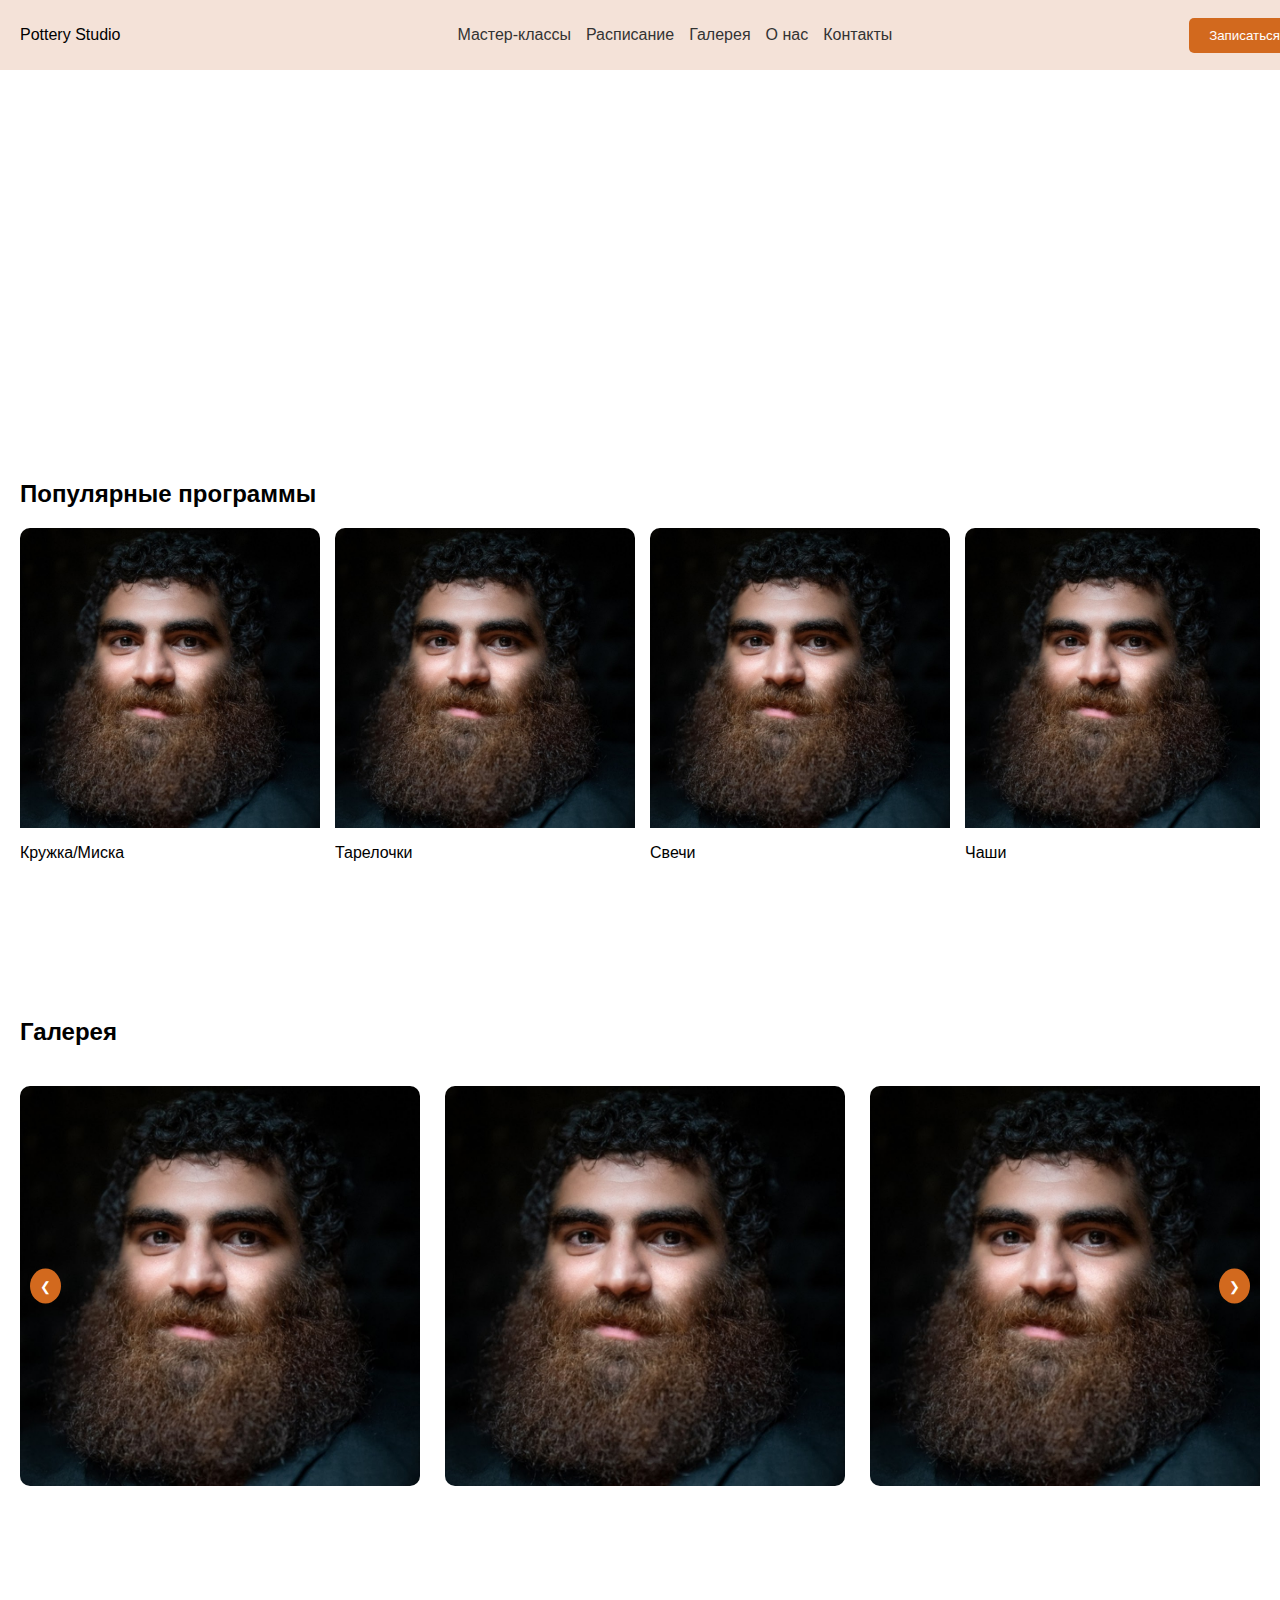
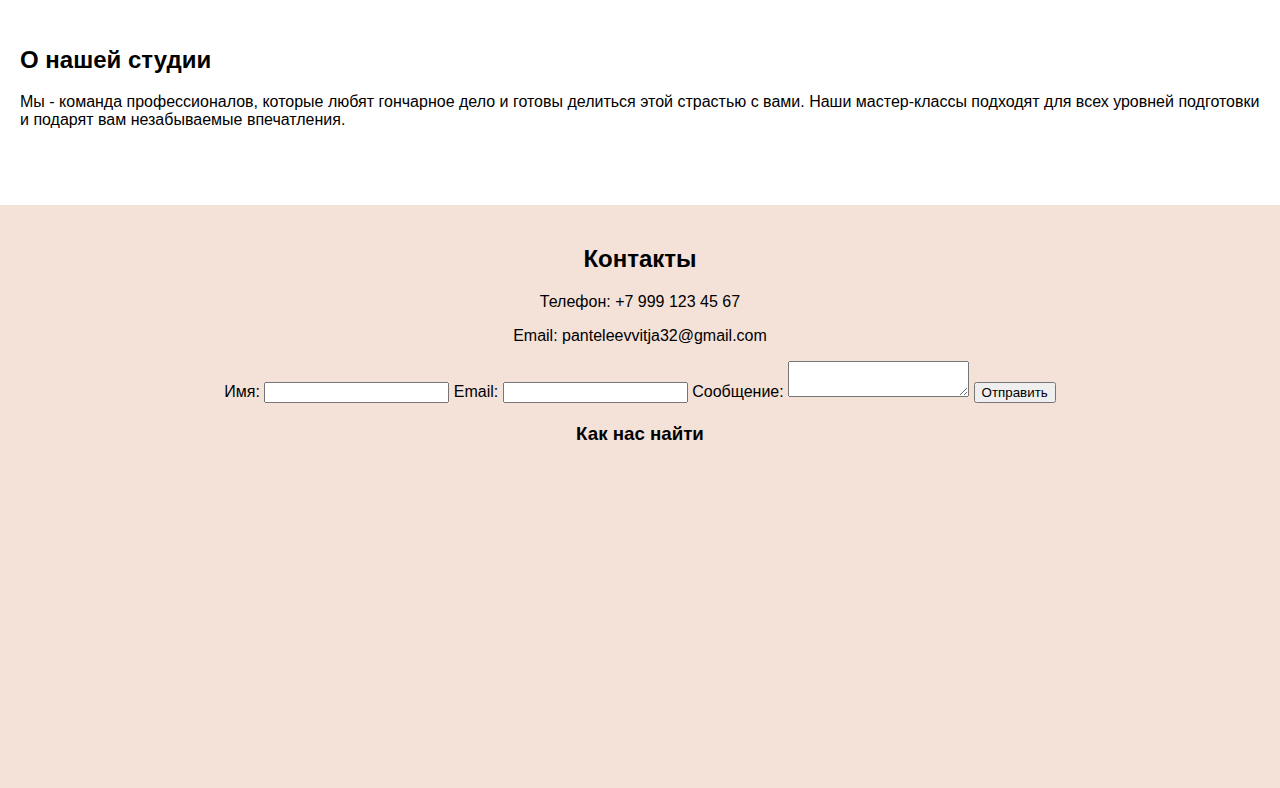
==== index.html @ b0895fb1 "first commit" ====
<!DOCTYPE html>
<html lang="ru">

<head>
    <meta charset="UTF-8">
    <meta http-equiv="X-UA-Compatible" content="IE=edge">
    <meta name="viewport" content="width=device-width, initial-scale=1.0">
    <title>Гончарная Мастерская Балашиха</title>
    <link rel="stylesheet" href="styles.css">
</head>

<body>
    <header>
        <nav class="navbar">
            <div class="logo">Pottery Studio</div>
            <button class="burger-menu" onclick="toggleMenu()">&#9776;</button>
            <ul class="nav-links">
                <li><a href="#workshops">Мастер-классы</a></li>
                <li><a href="#dates">Расписание</a></li>
                <li><a href="#gallery">Галерея</a></li>
                <li><a href="#about">О нас</a></li>
                <li><a href="#contact">Контакты</a></li>
            </ul>
            <button class="cta-button">Записаться</button>
        </nav>
    </header>

    <section class="hero parallax">
        <h1>Добро пожаловать в нашу гончарную мастерскую</h1>
    </section>

    <main>
        <section id="workshops" class="section">
            <h2>Популярные программы</h2>
            <div class="carousel">
                <div class="carousel-item"><img src="./public//channels4_profile.jpg" alt="Кружка/миска">
                    <p>Кружка/Миска</p>
                </div>
                <div class="carousel-item"><img src="./public//channels4_profile.jpg" alt="Тарелочки">
                    <p>Тарелочки</p>
                </div>
                <div class="carousel-item"><img src="./public//channels4_profile.jpg" alt="Свечи">
                    <p>Свечи</p>
                </div>
                <div class="carousel-item"><img src="./public//channels4_profile.jpg" alt="Чаши">
                    <p>Чаши</p>
                </div>
                <div class="carousel-item"><img src="./public//channels4_profile.jpg" alt="Чаши">
                    <p>Чаши</p>
                </div>

                <div class="carousel-item"><img src="./public//channels4_profile.jpg" alt="Чаши">
                    <p>Чаши</p>
                </div>

                <div class="carousel-item"><img src="./public//channels4_profile.jpg" alt="Чаши">
                    <p>Чаши</p>
                </div>

                <div class="carousel-item"><img src="./public//channels4_profile.jpg" alt="Чаши">
                    <p>Чаши</p>
                </div>

                <div class="carousel-item"><img src="./public//channels4_profile.jpg" alt="Чаши">
                    <p>Чаши</p>
                </div>

                <div class="carousel-item"><img src="./public//channels4_profile.jpg" alt="Чаши">
                    <p>Чаши</p>
                </div>

                <div class="carousel-item"><img src="./public//channels4_profile.jpg" alt="Чаши">
                    <p>Чаши</p>
                </div>

                <div class="carousel-item"><img src="./public//channels4_profile.jpg" alt="Чаши">
                    <p>Чаши</p>
                </div>

                <div class="carousel-item"><img src="./public//channels4_profile.jpg" alt="Чаши">
                    <p>Чаши</p>
                </div>

                <div class="carousel-item"><img src="./public//channels4_profile.jpg" alt="Чаши">
                    <p>Чаши</p>
                </div>

                <div class="carousel-item"><img src="./public//channels4_profile.jpg" alt="Чаши">
                    <p>Чаши</p>
                </div>

                <div class="carousel-item"><img src="./public//channels4_profile.jpg" alt="Чаши">
                    <p>Чаши</p>
                </div>

                <div class="carousel-item"><img src="./public//channels4_profile.jpg" alt="Чаши">
                    <p>Чаши</p>
                </div>

                <!-- Добавьте больше элементов карусели по необходимости -->
            </div>
        </section>

        <section id="gallery" class="section">
            <h2>Галерея</h2>
            <div class="carousel-gallery">
                <button class="carousel-button left" onclick="scrollGallery('left')">&#10094;</button>

                <div class="carousel-gallery-track">

                    <!-- Замените ссылки на реальные изображения -->
                    <img src="./public//channels4_profile.jpg" alt="Гончарное изделие 1">
                    <img src="./public//channels4_profile.jpg" alt="Гончарное изделие 2">
                    <img src="./public//channels4_profile.jpg" alt="Гончарное изделие 3">
                    <img src="./public//channels4_profile.jpg" alt="Гончарное изделие 4">
                    <img src="./public//channels4_profile.jpg" alt="Гончарное изделие 5">
                    <img src="./public//channels4_profile.jpg" alt="Гончарное изделие 6">
                    <img src="./public//channels4_profile.jpg" alt="Гончарное изделие 6">

                    <img src="./public//channels4_profile.jpg" alt="Гончарное изделие 6">

                    <img src="./public//channels4_profile.jpg" alt="Гончарное изделие 6">

                    <img src="./public//channels4_profile.jpg" alt="Гончарное изделие 6">

                    <img src="./public//channels4_profile.jpg" alt="Гончарное изделие 6">

                    <img src="./public//channels4_profile.jpg" alt="Гончарное изделие 6">

                    <img src="./public//channels4_profile.jpg" alt="Гончарное изделие 6">

                    <img src="./public//channels4_profile.jpg" alt="Гончарное изделие 6">

                    <img src="./public//channels4_profile.jpg" alt="Гончарное изделие 6">

                    <img src="./public//channels4_profile.jpg" alt="Гончарное изделие 6">

                    <img src="./public//channels4_profile.jpg" alt="Гончарное изделие 6">

                    <img src="./public//channels4_profile.jpg" alt="Гончарное изделие 6">

                    <img src="./public//channels4_profile.jpg" alt="Гончарное изделие 6">

                    <img src="./public//channels4_profile.jpg" alt="Гончарное изделие 6">

                    <img src="./public//channels4_profile.jpg" alt="Гончарное изделие 6">

                    <!-- Добавьте больше изображений, чтобы общее количество превышало 30 -->

                </div>
                <button class="carousel-button right" onclick="scrollGallery('right')">&#10095;</button>

            </div>
        </section>

        <section id="about" class="section">
            <h2>О нашей студии</h2>
            <p>Мы - команда профессионалов, которые любят гончарное дело и готовы делиться этой страстью с вами. Наши
                мастер-классы подходят для всех уровней подготовки и подарят вам незабываемые впечатления.</p>
        </section>
    </main>

    <footer>
        <section id="contact" class="contact-section">
            <h2>Контакты</h2>
            <p>Телефон: +7 999 123 45 67</p>
            <p>Email: panteleevvitja32@gmail.com</p>
            <form id="contactForm">
                <label for="name">Имя:</label>
                <input type="text" id="name" name="name" required>

                <label for="email">Email:</label>
                <input type="email" id="email" name="email" required>

                <label for="message">Сообщение:</label>
                <textarea id="message" name="message" required></textarea>

                <button type="submit">Отправить</button>
            </form>
        </section>
        <div id="map" class="map-container">
            <h3>Как нас найти</h3>
            <iframe src="https://yandex.ru/map-widget/v1/?um=constructor%3AYOUR_MAP_CODE" width="100%" height="300"
                frameborder="0"></iframe>
        </div>
    </footer>

    <script>
        function toggleMenu() {
            document.querySelector('.nav-links').classList.toggle('active');
        }
        function scrollGallery(direction) {
            const track = document.querySelector('.carousel-gallery-track');
            const scrollAmount = 400; // Количество пикселей для прокрутки

            if (direction === 'left') {
                track.scrollBy({ left: -scrollAmount, behavior: 'smooth' });
            } else if (direction === 'right') {
                track.scrollBy({ left: scrollAmount, behavior: 'smooth' });
            }
        }

        // Карусель для галереи
        document.addEventListener('DOMContentLoaded', function () {
            const track = document.querySelector('.carousel-gallery-track');
            let isDragging = false;
            let startPosition;
            let currentTranslate = 0;
            let prevTranslate = 0;
            let animationID;

            track.addEventListener('mousedown', startDrag);
            track.addEventListener('mouseup', endDrag);
            track.addEventListener('mouseleave', endDrag);
            track.addEventListener('mousemove', drag);

            function startDrag(event) {
                isDragging = true;
                startPosition = event.pageX - track.offsetLeft;
                animationID = requestAnimationFrame(animation);
                track.style.cursor = 'grabbing';
            }

            function endDrag() {
                isDragging = false;
                cancelAnimationFrame(animationID);
                track.style.cursor = 'grab';
                prevTranslate = currentTranslate;
            }

            function drag(event) {
                if (isDragging) {
                    const currentPosition = event.pageX - track.offsetLeft;
                    currentTranslate = prevTranslate + currentPosition - startPosition;
                }
            }

            function animation() {
                setTrackPosition();
                if (isDragging) requestAnimationFrame(animation);
            }

            function setTrackPosition() {
                track.style.transform = `translateX(${currentTranslate}px)`;
            }
        });
    </script>
</body>

</html>
---- styles.css ----
body {
    font-family: Arial, sans-serif;
    margin: 0;
    padding: 0;
}

header {
    background-color: #f4e2d8;
    padding: 10px 20px;
    position: fixed;
    width: 100%;
    top: 0;
    z-index: 1000;
}

.navbar {
    display: flex;
    justify-content: space-between;
    align-items: center;
}

.nav-links {
    display: flex;
    list-style: none;
    gap: 15px;
}

.nav-links li {
    display: inline;
}

.nav-links a {
    text-decoration: none;
    color: #333;
    transition: color 0.3s;
}

.nav-links a:hover {
    color: #d2691e;
}

.burger-menu {
    display: none;
    background: none;
    border: none;
    font-size: 24px;
    cursor: pointer;
}

.cta-button {
    background-color: #d2691e;
    color: #fff;
    border: none;
    padding: 10px 20px;
    cursor: pointer;
    border-radius: 5px;
}

.parallax {
    background-image: url('https://source.unsplash.com/1600x900/?pottery');
    height: 400px;
    background-attachment: fixed;
    background-size: cover;
    background-position: center;
    display: flex;
    align-items: center;
    justify-content: center;
    color: #fff;
    font-size: 36px;
    text-align: center;
}

.section {
    padding: 60px 20px;
}

.carousel {
    display: flex;
    overflow-x: auto;
    gap: 15px;
    scroll-behavior: smooth;
    cursor: grab;
}

.carousel-item {
    flex: 0 0 auto;
    width: 300px;
    border-radius: 10px;
    overflow: hidden;
}

.carousel-item img {
    width: 100%;
    display: block;
}

.carousel-gallery {
    display: flex;
    align-items: center;
    position: relative;
}

.carousel-gallery-track {
    display: flex;
    overflow-x: auto;
    scroll-behavior: smooth;
    gap: 15px;
    padding: 20px 0;
}

.carousel-gallery img {
    flex: 0 0 auto;
    width: 400px;
    margin-right: 10px;
    border-radius: 10px;
}

.carousel-button {
    background-color: #d2691e;
    color: #fff;
    border: none;
    padding: 10px;
    cursor: pointer;
    position: absolute;
    top: 50%;
    transform: translateY(-50%);
    z-index: 10;
    border-radius: 50%;
}

.carousel-button.left {
    left: 10px;
}

.carousel-button.right {
    right: 10px;
}

footer {
    background-color: #f4e2d8;
    padding: 20px;
    text-align: center;
}

.map-container {
    margin-top: 20px;
}

@media (max-width: 768px) {
    .nav-links {
        display: none;
        flex-direction: column;
        position: absolute;
        top: 50px;
        right: 20px;
        background-color: #f4e2d8;
        padding: 15px;
        border-radius: 5px;
    }

    .nav-links.active {
        display: flex;
    }

    .burger-menu {
        display: block;
    }
}

/* Стили для скроллбаров */
.carousel-gallery-track::-webkit-scrollbar {
    height: 10px;
}

.carousel-gallery-track::-webkit-scrollbar-thumb {
    background-color: #d2691e;
    border-radius: 5px;
}

.carousel-gallery-track::-webkit-scrollbar-track {
    background-color: #f4e2d8;
}
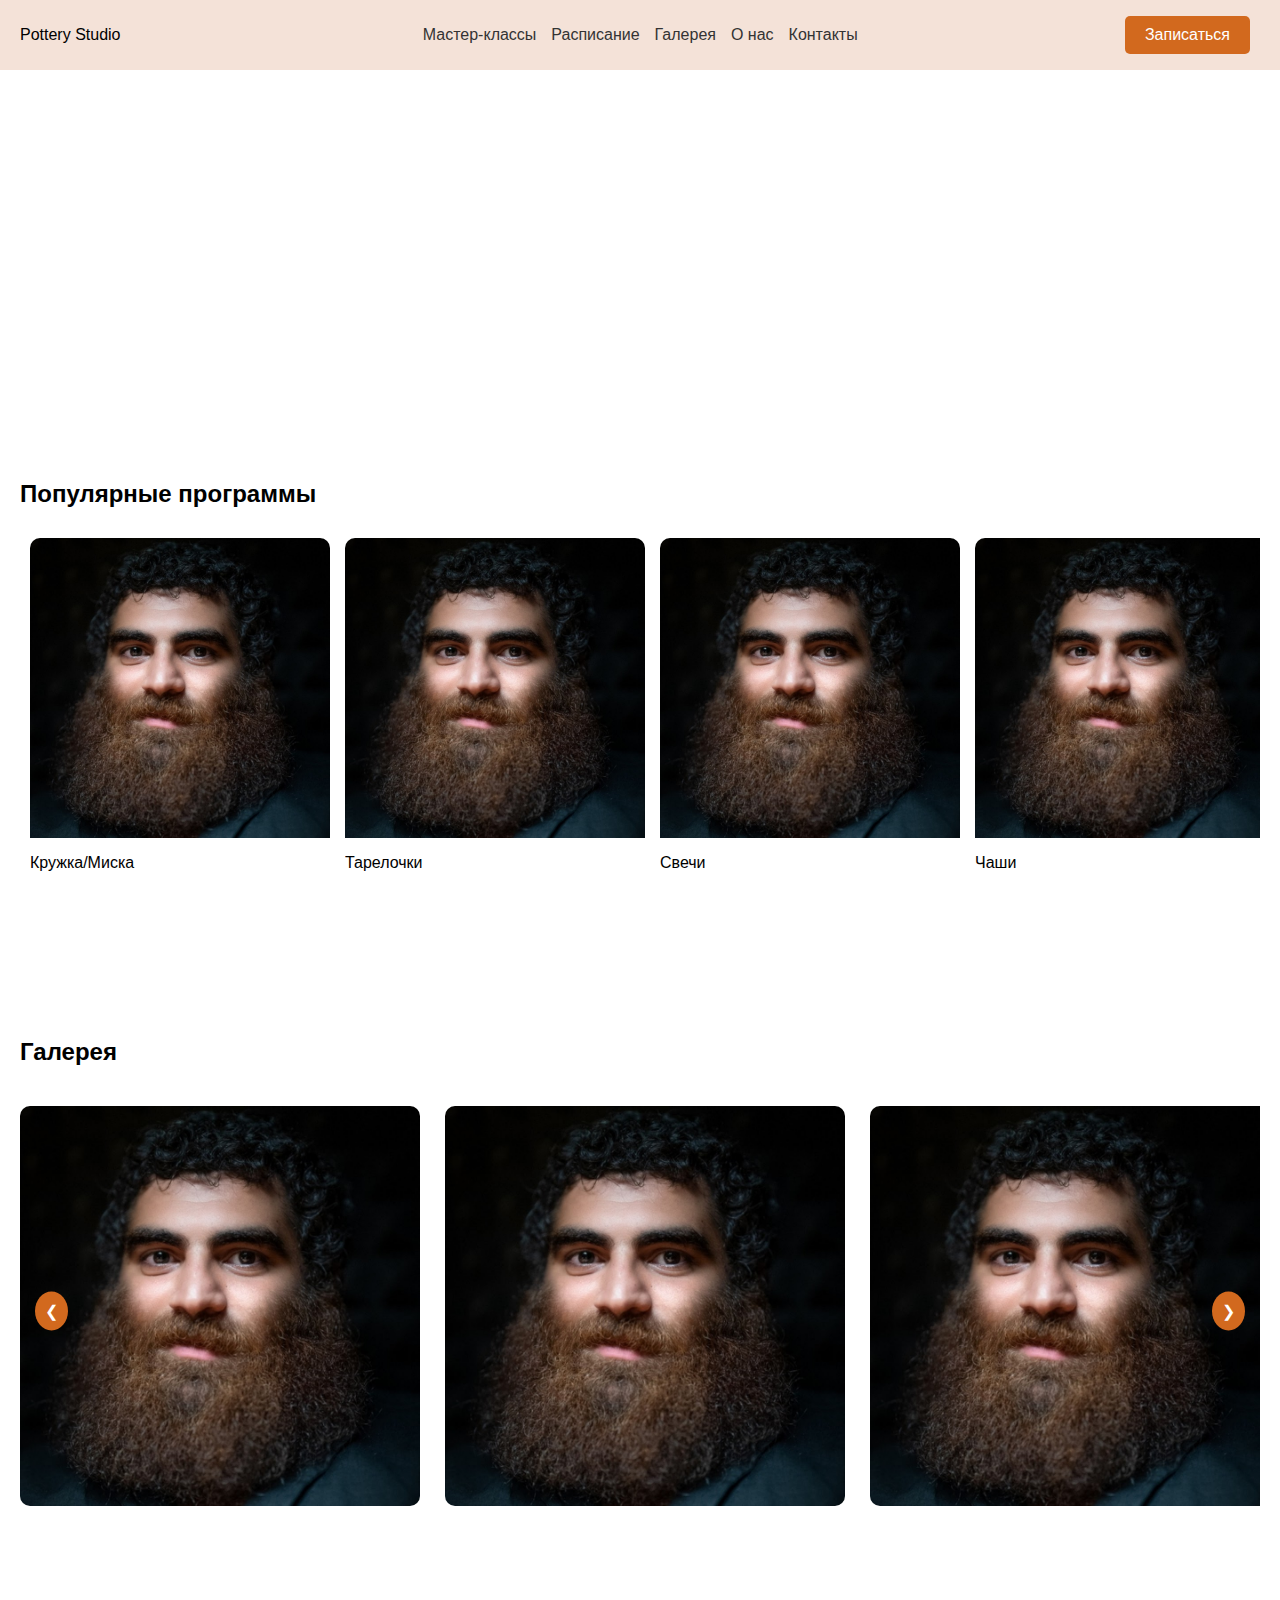
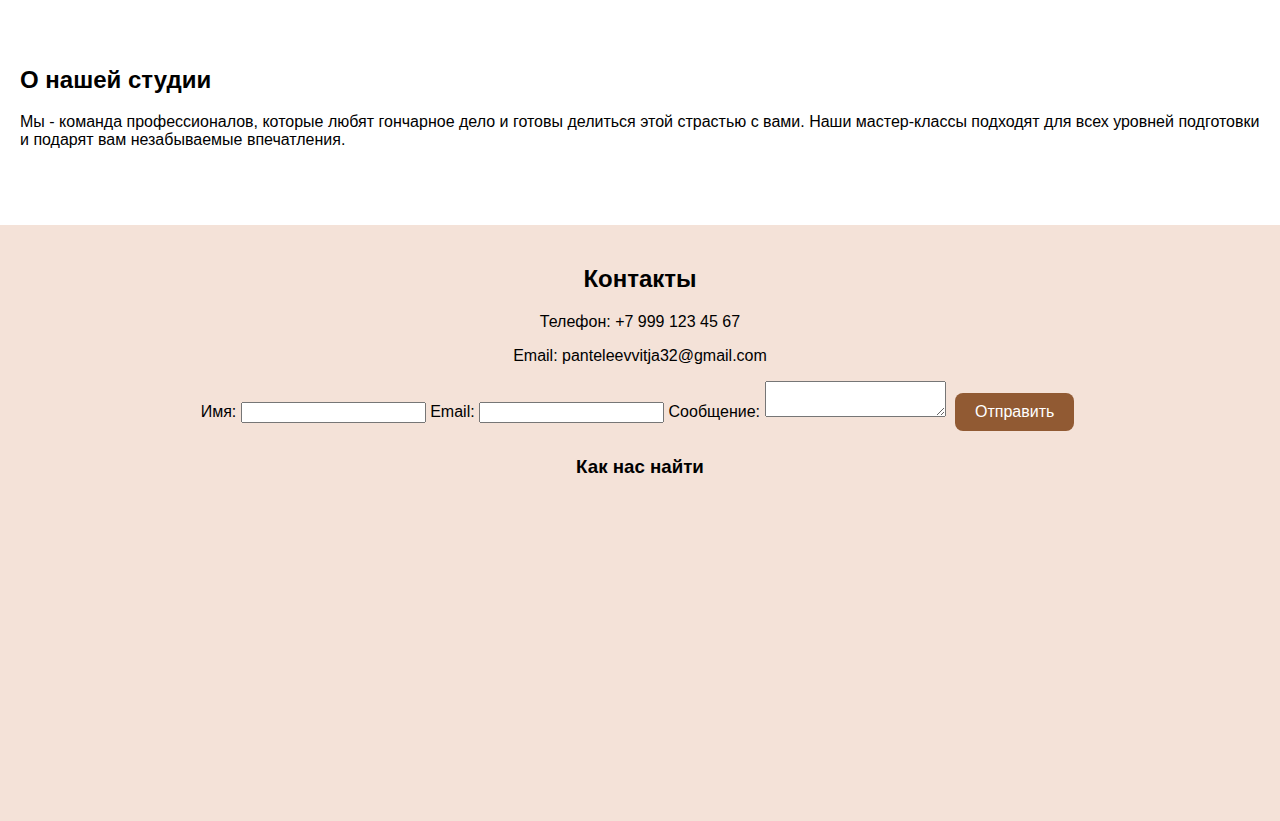
==== commit eb2ed9d0: "карусели" ====
--- a/index.html
+++ b/index.html
@@ -158,6 +158,25 @@
             <p>Мы - команда профессионалов, которые любят гончарное дело и готовы делиться этой страстью с вами. Наши
                 мастер-классы подходят для всех уровней подготовки и подарят вам незабываемые впечатления.</p>
         </section>
+        <div id="modal" class="modal">
+            <div class="modal-content">
+                <div class="slideshow-container">
+                    <div class="slide" style="background-image: url('./public//channels4_profile.jpg');"></div>
+                    <div class="slide" style="background-image: url('./public//ДОНСИМОН.jpg');"></div>
+                    <div class="slide" style="background-image: url('./public//images.jpg');"></div>
+                    <div class="slide" style="background-image: url('./public//ДОНСИМОН.jpg');"></div>
+                </div>
+                <span class="close" onclick="closeModal()">&times;</span>
+                <h2>Связаться с нами</h2>
+                <p>Выберите способ связи:</p>
+                <button onclick="window.location.href='mailto:panteleevvitja32@gmail.com'">Отправить письмо</button>
+                <button onclick="window.location.href='tel:+79991234567'">Позвонить</button>
+                <button onclick="alert('Заказ обратного звонка отправлен!')">Заказать перезвон</button>
+            </div>
+        </div>
+
+
+
     </main>
 
     <footer>
@@ -244,7 +263,17 @@
                 track.style.transform = `translateX(${currentTranslate}px)`;
             }
         });
+
     </script>
+    <script src="https://cdn.emailjs.com/dist/email.min.js"></script>
+    <script>
+        // Инициализация библиотеки EmailJS
+        (function () {
+            emailjs.init("H63GdWf3b0oZmdYVl"); // Замените на ваш публичный ключ
+        })();
+    </script>
+    <script src="script.js"></script>
+
 </body>
 
 </html>--- a/styles.css
+++ b/styles.css
@@ -54,6 +54,7 @@
     padding: 10px 20px;
     cursor: pointer;
     border-radius: 5px;
+    margin-right: 50px;
 }
 
 .parallax {
@@ -80,6 +81,21 @@
     gap: 15px;
     scroll-behavior: smooth;
     cursor: grab;
+    padding: 10px;
+    border-radius: 10px;
+}
+
+.carousel::-webkit-scrollbar {
+    height: 10px; /* Высота скроллбара */
+}
+
+.carousel::-webkit-scrollbar-thumb {
+    background-color: #d2691e; /* Цвет ползунка */
+    border-radius: 5px;
+}
+
+.carousel::-webkit-scrollbar-track {
+    background-color: #f4e2d8; /* Цвет фона скроллбара */
 }
 
 .carousel-item {
@@ -180,3 +196,123 @@
 .carousel-gallery-track::-webkit-scrollbar-track {
     background-color: #f4e2d8;
 }
+
+
+.modal {
+    visibility: hidden;
+    position: fixed;
+    z-index: 1000;
+    left: 0;
+    top: 0;
+    width: 100%;
+    height: 100%;
+    overflow: auto;
+    background-color: rgba(0, 0, 0, 0.7);
+    /* Полупрозрачный фон */
+    display: flex;
+    align-items: center;
+    justify-content: center;
+}
+
+.modal-content {
+    position: relative;
+    background: rgba(255, 255, 255, 0.95);
+    color: #333;
+    width: 90%;
+    max-width: 600px;
+    border-radius: 15px;
+    overflow: hidden;
+    box-shadow: 0 5px 15px rgba(0, 0, 0, 0.5);
+    text-align: center;
+    font-family: 'Arial', sans-serif;
+    padding: 20px;
+}
+
+.slideshow-container {
+    position: relative;
+    width: 100%;
+    height: 300px;
+    overflow: hidden;
+    border-radius: 10px;
+    margin-bottom: 20px;
+}
+
+.slide {
+    position: absolute;
+    width: 100%;
+    height: 100%;
+    background-size: cover;
+    background-position: center;
+    opacity: 0;
+    animation: slideAnimation 20s infinite;
+}
+
+.slide:nth-child(1) {
+    animation-delay: 0s;
+}
+
+.slide:nth-child(2) {
+    animation-delay: 5s;
+}
+
+.slide:nth-child(3) {
+    animation-delay: 10s;
+}
+
+.slide:nth-child(4) {
+    animation-delay: 15s;
+}
+
+@keyframes slideAnimation {
+    0% {
+        opacity: 0;
+    }
+
+    10% {
+        opacity: 1;
+    }
+
+    25% {
+        opacity: 1;
+    }
+
+    35% {
+        opacity: 0;
+    }
+
+    100% {
+        opacity: 0;
+    }
+}
+
+.close {
+    position: absolute;
+    top: 10px;
+    right: 15px;
+    color: #333;
+    font-size: 24px;
+    font-weight: bold;
+    cursor: pointer;
+    transition: color 0.3s;
+}
+
+.close:hover {
+    color: #d2691e;
+}
+
+button {
+    background-color: #915a33;
+    color: #fff;
+    border: none;
+    padding: 10px 20px;
+    margin: 5px;
+    border-radius: 8px;
+    font-size: 16px;
+    cursor: pointer;
+    transition: background-color 0.3s, transform 0.3s;
+}
+
+button:hover {
+    background-color: #d2691e;
+    transform: scale(1.05);
+}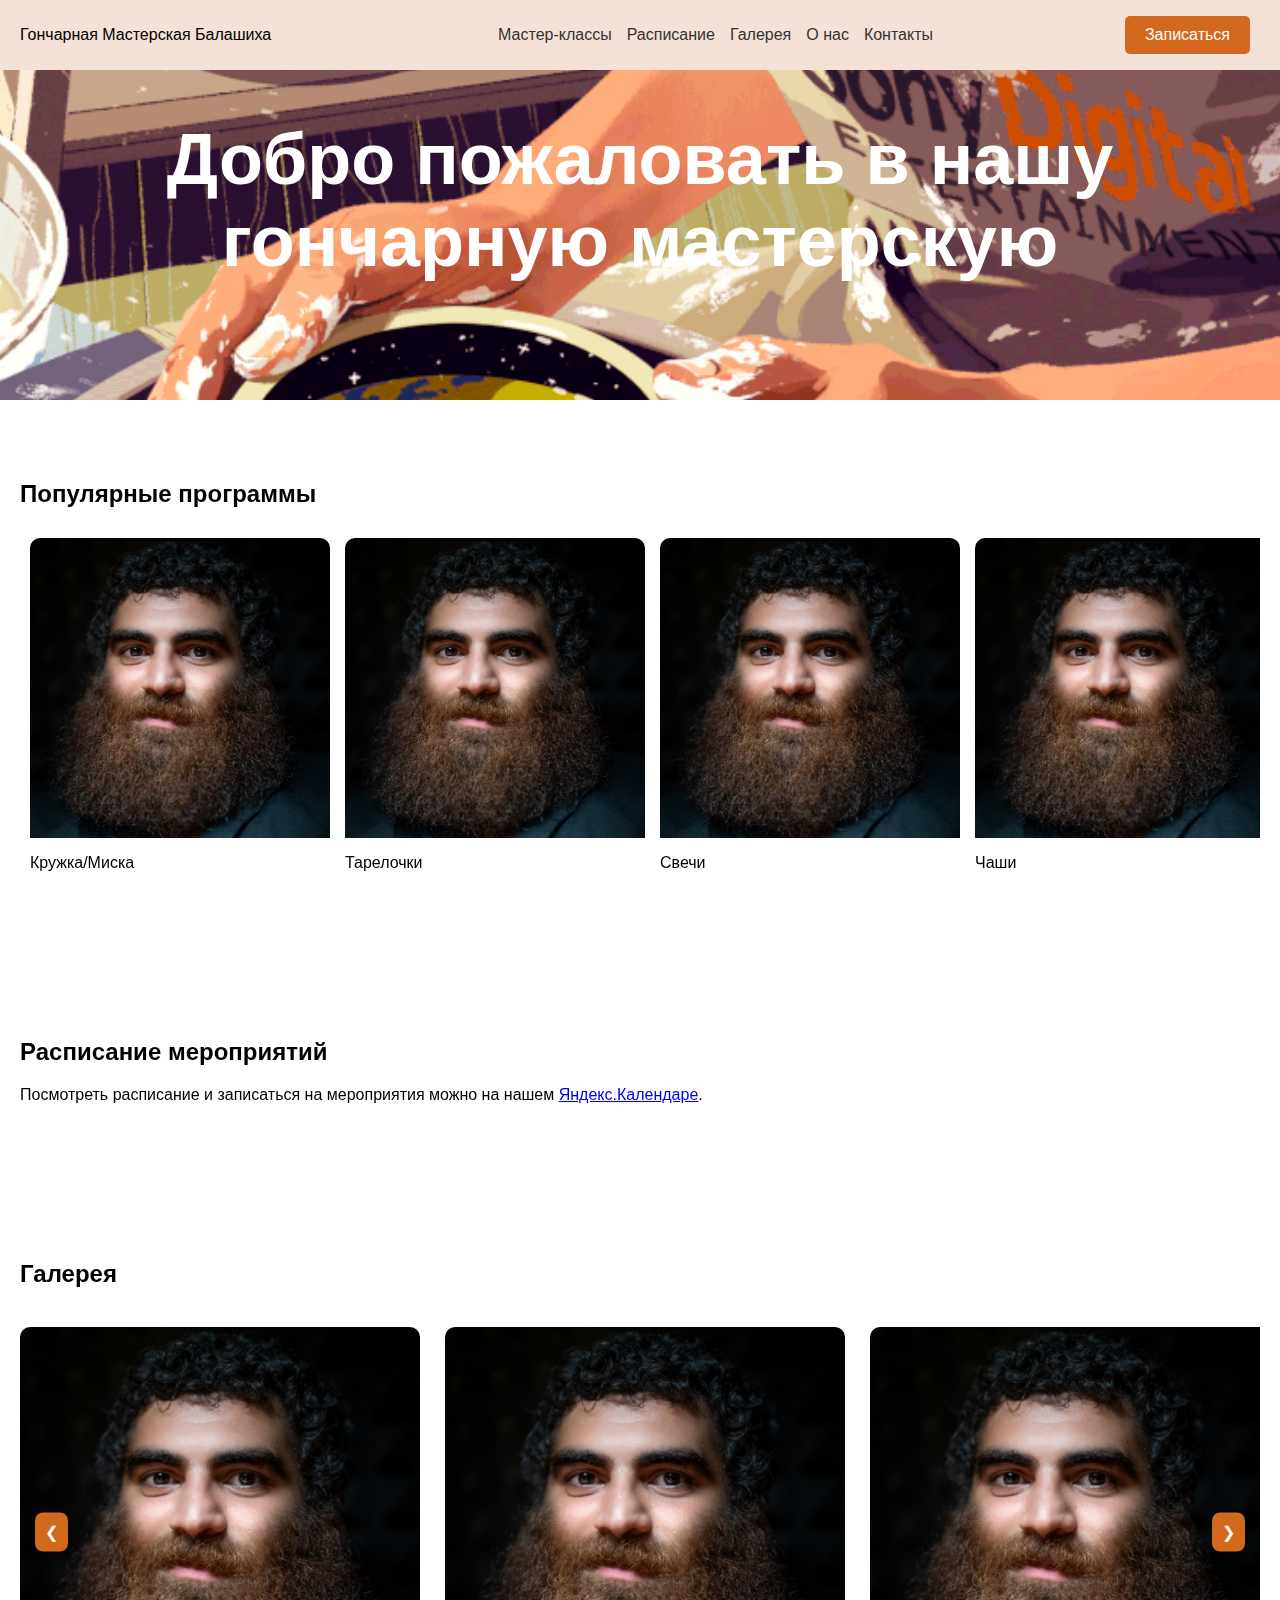
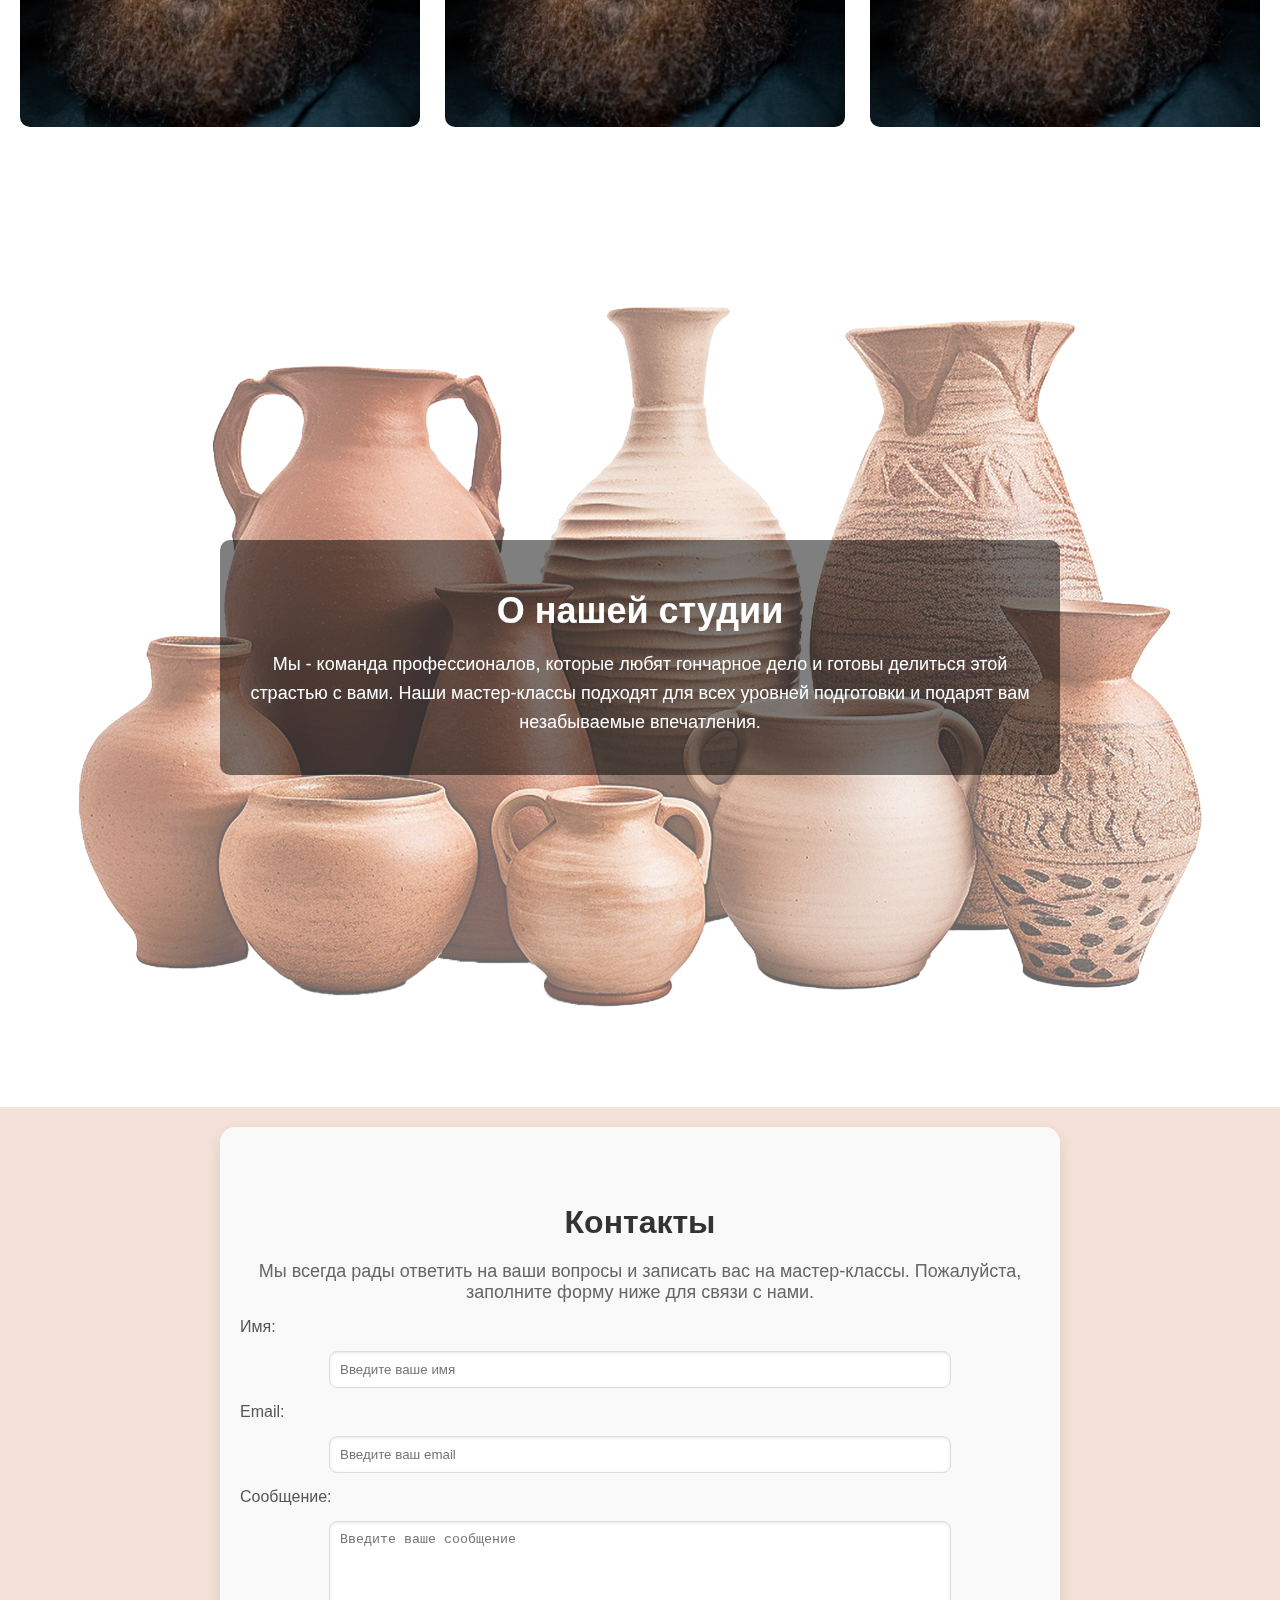
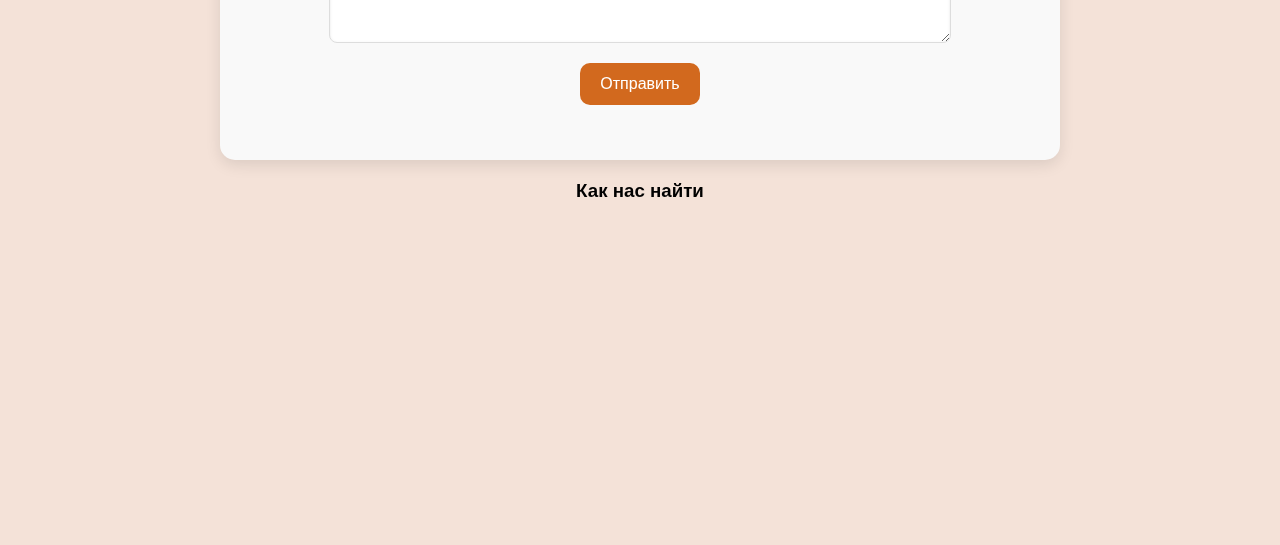
==== commit a908987b: "стили и пролапс" ====
--- a/index.html
+++ b/index.html
@@ -12,7 +12,7 @@
 <body>
     <header>
         <nav class="navbar">
-            <div class="logo">Pottery Studio</div>
+            <div class="logo">Гончарная Мастерская Балашиха</div>
             <button class="burger-menu" onclick="toggleMenu()">&#9776;</button>
             <ul class="nav-links">
                 <li><a href="#workshops">Мастер-классы</a></li>
@@ -100,6 +100,17 @@
                 <!-- Добавьте больше элементов карусели по необходимости -->
             </div>
         </section>
+        <section id="dates" class="section">
+            <h2>Расписание мероприятий</h2>
+            <p>Посмотреть расписание и записаться на мероприятия можно на нашем <a
+                    href="https://calendar.yandex.ru?layerIds=Ваш_ID_Календаря" target="_blank"
+                    rel="noopener noreferrer">Яндекс.Календаре</a>.</p>
+        </section>
+
+
+
+
+
 
         <section id="gallery" class="section">
             <h2>Галерея</h2>
@@ -153,11 +164,14 @@
             </div>
         </section>
 
-        <section id="about" class="section">
-            <h2>О нашей студии</h2>
-            <p>Мы - команда профессионалов, которые любят гончарное дело и готовы делиться этой страстью с вами. Наши
-                мастер-классы подходят для всех уровней подготовки и подарят вам незабываемые впечатления.</p>
-        </section>
+        <section id="about" class="about-section">
+            <div class="about-content">
+                <h2>О нашей студии</h2>
+                <p>Мы - команда профессионалов, которые любят гончарное дело и готовы делиться этой страстью с вами.
+                    Наши мастер-классы подходят для всех уровней подготовки и подарят вам незабываемые впечатления.</p>
+            </div>
+        </section>
+
         <div id="modal" class="modal">
             <div class="modal-content">
                 <div class="slideshow-container">
@@ -174,6 +188,13 @@
                 <button onclick="alert('Заказ обратного звонка отправлен!')">Заказать перезвон</button>
             </div>
         </div>
+        <div id="popupMessage" class="popup">
+            <div class="popup-content">
+                <span class="close-popup" onclick="closePopup()">&times;</span>
+                <p id="popupText"></p>
+            </div>
+        </div>
+
 
 
 
@@ -182,25 +203,28 @@
     <footer>
         <section id="contact" class="contact-section">
             <h2>Контакты</h2>
-            <p>Телефон: +7 999 123 45 67</p>
-            <p>Email: panteleevvitja32@gmail.com</p>
+            <p>Мы всегда рады ответить на ваши вопросы и записать вас на мастер-классы. Пожалуйста, заполните форму ниже
+                для связи с нами.</p>
             <form id="contactForm">
                 <label for="name">Имя:</label>
-                <input type="text" id="name" name="name" required>
+                <input type="text" id="name" name="name" required placeholder="Введите ваше имя">
 
                 <label for="email">Email:</label>
-                <input type="email" id="email" name="email" required>
+                <input type="email" id="email" name="email" required placeholder="Введите ваш email">
 
                 <label for="message">Сообщение:</label>
-                <textarea id="message" name="message" required></textarea>
+                <textarea id="message" name="message" required placeholder="Введите ваше сообщение"></textarea>
 
                 <button type="submit">Отправить</button>
             </form>
         </section>
+
         <div id="map" class="map-container">
             <h3>Как нас найти</h3>
-            <iframe src="https://yandex.ru/map-widget/v1/?um=constructor%3AYOUR_MAP_CODE" width="100%" height="300"
-                frameborder="0"></iframe>
+            <iframe
+                src="https://yandex.ru/map-widget/v1/?ll=37.957286%2C55.812660&z=18&l=map&pt=37.957286,55.812660,pm2dgl"
+                width="100%" height="300" frameborder="0"></iframe>
+
         </div>
     </footer>
 
@@ -266,12 +290,7 @@
 
     </script>
     <script src="https://cdn.emailjs.com/dist/email.min.js"></script>
-    <script>
-        // Инициализация библиотеки EmailJS
-        (function () {
-            emailjs.init("H63GdWf3b0oZmdYVl"); // Замените на ваш публичный ключ
-        })();
-    </script>
+
     <script src="script.js"></script>
 
 </body>
--- a/styles.css
+++ b/styles.css
@@ -58,7 +58,7 @@
 }
 
 .parallax {
-    background-image: url('https://source.unsplash.com/1600x900/?pottery');
+    background-image: url('public/99px_ru_animacii_30539_mujskie_ruki_lepjat_iz_glini_gorshok_vnutri_kotorogo.gif');
     height: 400px;
     background-attachment: fixed;
     background-size: cover;
@@ -141,7 +141,7 @@
     top: 50%;
     transform: translateY(-50%);
     z-index: 10;
-    border-radius: 50%;
+    /* border-radius: 50%; */
 }
 
 .carousel-button.left {
@@ -315,4 +315,176 @@
 button:hover {
     background-color: #d2691e;
     transform: scale(1.05);
-}+}
+
+
+.contact-section {
+    background-color: #f9f9f9;
+    padding: 50px 20px;
+    border-radius: 15px;
+    box-shadow: 0 5px 15px rgba(0, 0, 0, 0.1);
+    text-align: center;
+    max-width: 800px;
+    margin: 0 auto;
+}
+
+.contact-section h2 {
+    font-size: 32px;
+    margin-bottom: 20px;
+    color: #333;
+}
+
+.contact-section p {
+    font-size: 18px;
+    margin-bottom: 15px;
+    color: #666;
+}
+
+.contact-section form {
+    display: flex;
+    flex-direction: column;
+    gap: 15px;
+    align-items: center;
+}
+
+.contact-section label {
+    font-size: 16px;
+    color: #555;
+    align-self: flex-start;
+}
+
+.contact-section input,
+.contact-section textarea {
+    width: 100%;
+    max-width: 600px;
+    padding: 10px;
+    border-radius: 8px;
+    border: 1px solid #ddd;
+    box-shadow: inset 0 1px 3px rgba(0, 0, 0, 0.1);
+    transition: border-color 0.3s;
+}
+
+.contact-section input:focus,
+.contact-section textarea:focus {
+    border-color: #d2691e;
+    outline: none;
+}
+
+.contact-section button {
+    background-color: #d2691e;
+    color: #fff;
+    border: none;
+    padding: 12px 20px;
+    border-radius: 10px;
+    cursor: pointer;
+    font-size: 16px;
+    transition: background-color 0.3s, transform 0.2s;
+}
+
+.contact-section button:hover {
+    background-color: #c05818;
+    transform: scale(1.05);
+}
+
+.contact-section textarea {
+    resize: vertical;
+    min-height: 100px;
+}
+
+
+.popup {
+    display: none;
+    position: fixed;
+    top: 50%;
+    left: 50%;
+    transform: translate(-50%, -50%);
+    z-index: 1001;
+    background-color: #fff;
+    width: 80%;
+    max-width: 400px;
+    border-radius: 10px;
+    box-shadow: 0 5px 15px rgba(0, 0, 0, 0.3);
+    text-align: center;
+}
+
+.popup-content {
+    padding: 20px;
+}
+
+.close-popup {
+    position: absolute;
+    top: 10px;
+    right: 15px;
+    font-size: 24px;
+    cursor: pointer;
+    color: #333;
+}
+
+.close-popup:hover {
+    color: #d2691e;
+}
+
+#popupText {
+    font-size: 18px;
+    color: #333;
+}
+
+.popup.show {
+    display: block;
+    animation: fadeIn 0.5s;
+}
+
+@keyframes fadeIn {
+    from {
+        opacity: 0;
+    }
+    to {
+        opacity: 1;
+    }
+}
+
+
+.about-section {
+    position: relative;
+    height: 100vh;
+    display: flex;
+    align-items: center;
+    justify-content: center;
+    text-align: center;
+    color: #fff;
+    overflow: hidden;
+    background-attachment: fixed;
+}
+
+.about-section::before {
+    content: '';
+    position: absolute;
+    top: 0;
+    left: 0;
+    width: 100%;
+    height: 100%;
+    background-image: url('public/vecteezy_ai-generated-pottery-and-ceramics-craft-isolated-on_37279677.png'); /* Замените на ссылку на вашу GIF-анимацию */
+    background-size: cover;
+    background-position: center;
+    opacity: 0.6; /* Регулируйте прозрачность по необходимости */
+    z-index: -1;
+    transform: translateZ(0); /* Оптимизация для параллакса */
+}
+
+.about-content {
+    position: relative;
+    background-color: rgba(0, 0, 0, 0.5); /* Полупрозрачный фон для читаемости текста */
+    padding: 20px;
+    border-radius: 10px;
+    max-width: 800px;
+}
+
+.about-content h2 {
+    font-size: 36px;
+    margin-bottom: 15px;
+}
+
+.about-content p {
+    font-size: 18px;
+    line-height: 1.6;
+}
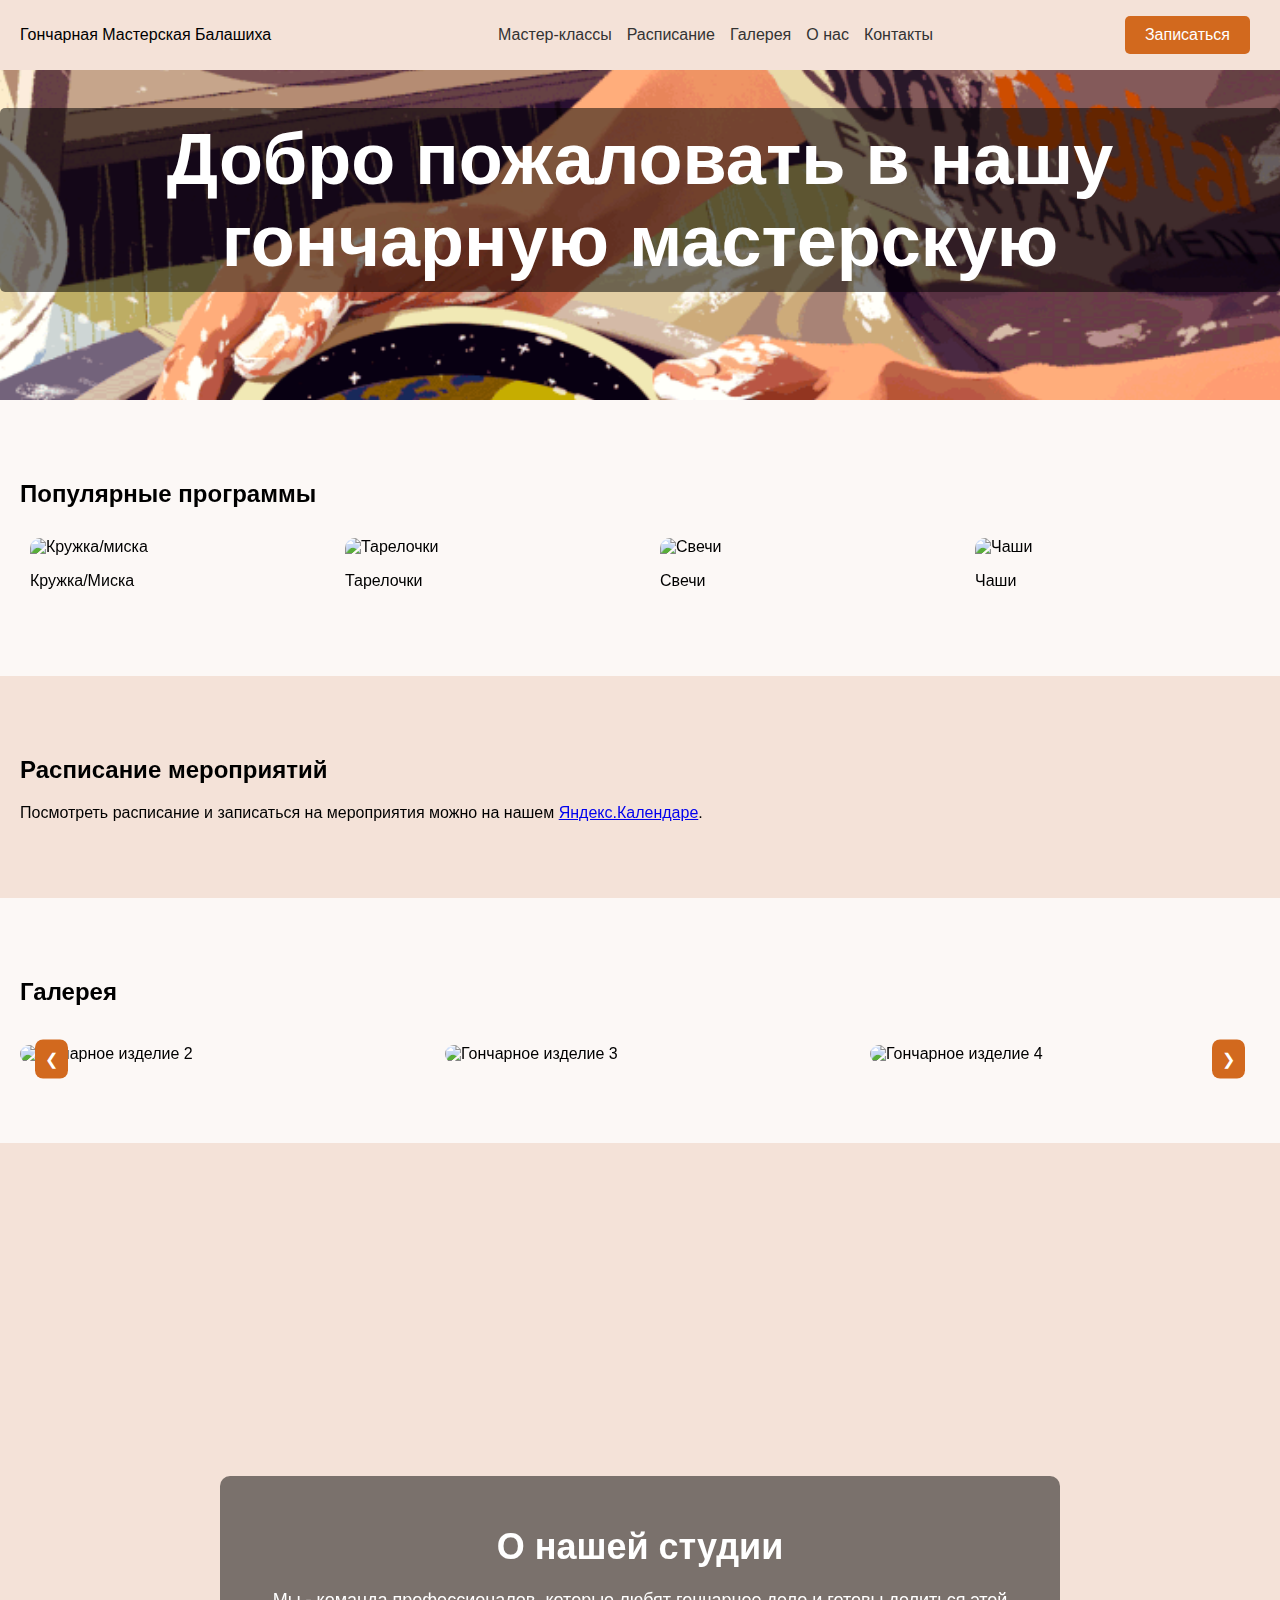
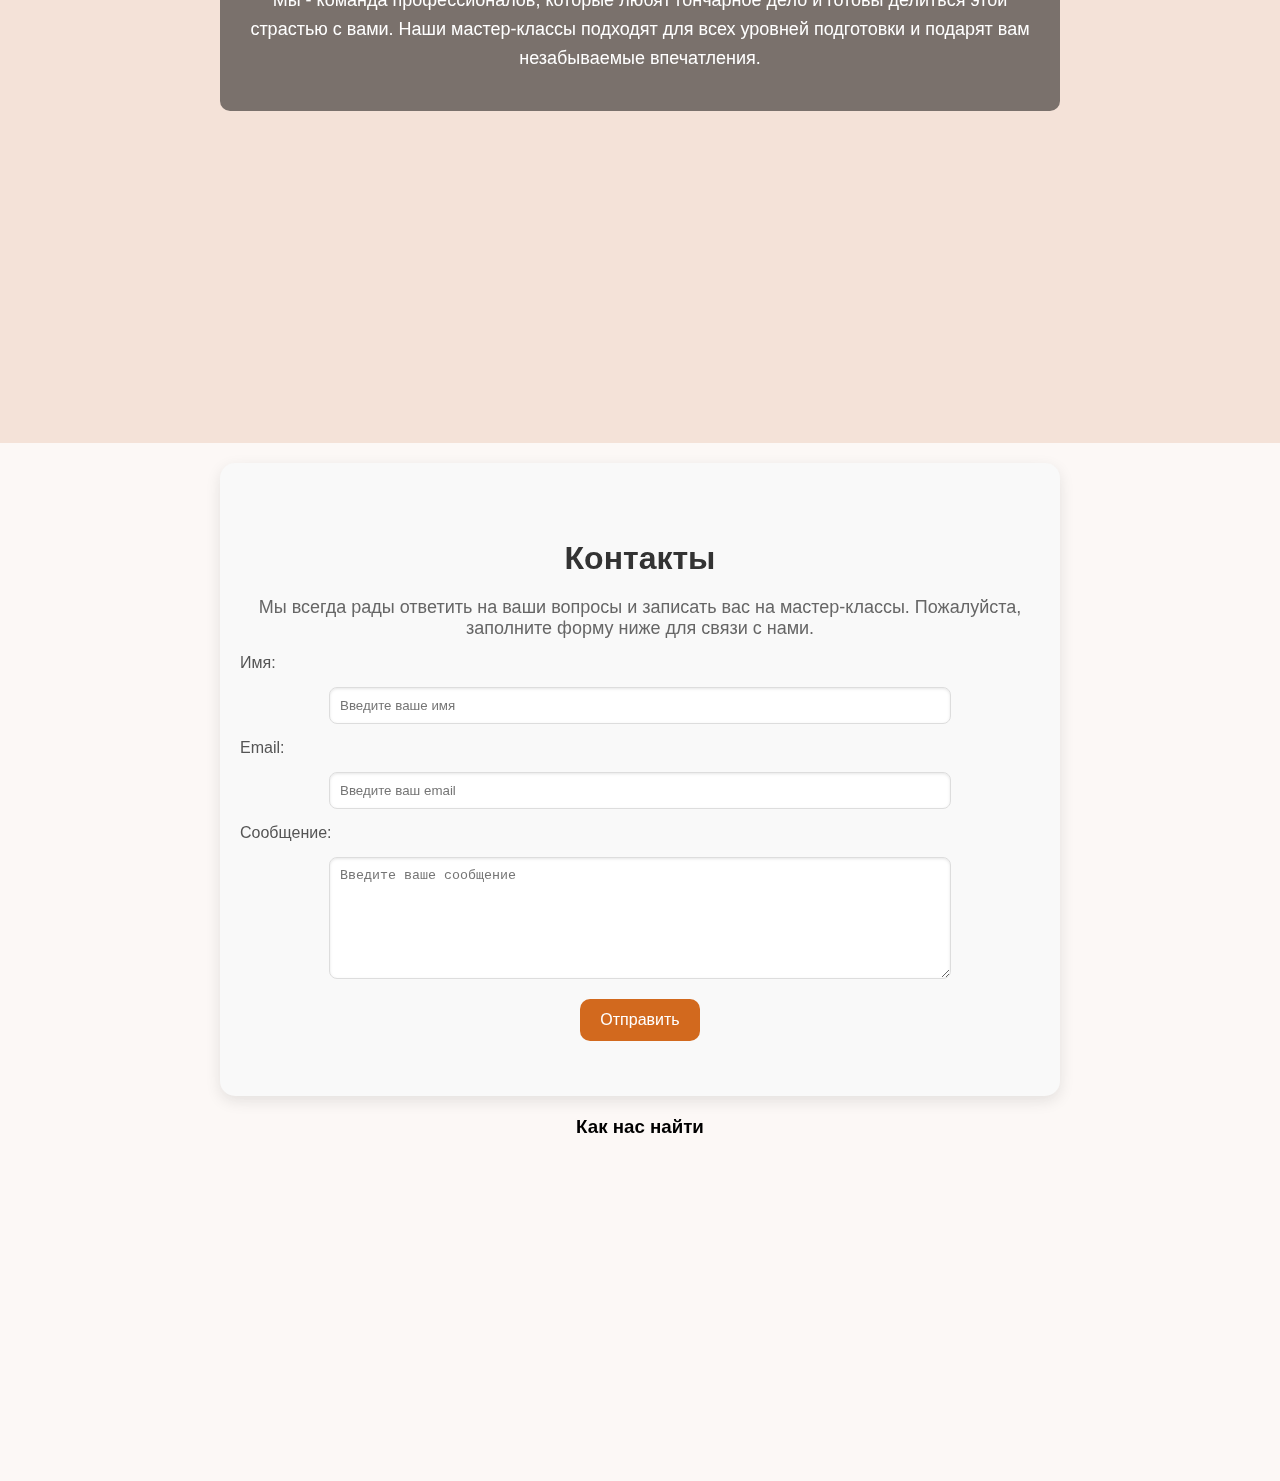
==== commit 523346c8: "чето" ====
--- a/index.html
+++ b/index.html
@@ -33,67 +33,75 @@
         <section id="workshops" class="section">
             <h2>Популярные программы</h2>
             <div class="carousel">
-                <div class="carousel-item"><img src="./public//channels4_profile.jpg" alt="Кружка/миска">
+                <div class="carousel-item"><img
+                        src="./public//vecteezy_clay-jug-isolated-on-transparent-background_47606056.png"
+                        alt="Кружка/миска">
                     <p>Кружка/Миска</p>
                 </div>
-                <div class="carousel-item"><img src="./public//channels4_profile.jpg" alt="Тарелочки">
+                <div class="carousel-item"><img
+                        src="./public//vecteezy_clay-jug-isolated-on-transparent-background_47606056.png"
+                        alt="Тарелочки">
                     <p>Тарелочки</p>
                 </div>
-                <div class="carousel-item"><img src="./public//channels4_profile.jpg" alt="Свечи">
+                <div class="carousel-item"><img
+                        src="./public//vecteezy_clay-jug-isolated-on-transparent-background_47606056.png" alt="Свечи">
                     <p>Свечи</p>
                 </div>
-                <div class="carousel-item"><img src="./public//channels4_profile.jpg" alt="Чаши">
-                    <p>Чаши</p>
-                </div>
-                <div class="carousel-item"><img src="./public//channels4_profile.jpg" alt="Чаши">
-                    <p>Чаши</p>
-                </div>
-
-                <div class="carousel-item"><img src="./public//channels4_profile.jpg" alt="Чаши">
-                    <p>Чаши</p>
-                </div>
-
-                <div class="carousel-item"><img src="./public//channels4_profile.jpg" alt="Чаши">
-                    <p>Чаши</p>
-                </div>
-
-                <div class="carousel-item"><img src="./public//channels4_profile.jpg" alt="Чаши">
-                    <p>Чаши</p>
-                </div>
-
-                <div class="carousel-item"><img src="./public//channels4_profile.jpg" alt="Чаши">
-                    <p>Чаши</p>
-                </div>
-
-                <div class="carousel-item"><img src="./public//channels4_profile.jpg" alt="Чаши">
-                    <p>Чаши</p>
-                </div>
-
-                <div class="carousel-item"><img src="./public//channels4_profile.jpg" alt="Чаши">
-                    <p>Чаши</p>
-                </div>
-
-                <div class="carousel-item"><img src="./public//channels4_profile.jpg" alt="Чаши">
-                    <p>Чаши</p>
-                </div>
-
-                <div class="carousel-item"><img src="./public//channels4_profile.jpg" alt="Чаши">
-                    <p>Чаши</p>
-                </div>
-
-                <div class="carousel-item"><img src="./public//channels4_profile.jpg" alt="Чаши">
-                    <p>Чаши</p>
-                </div>
-
-                <div class="carousel-item"><img src="./public//channels4_profile.jpg" alt="Чаши">
-                    <p>Чаши</p>
-                </div>
-
-                <div class="carousel-item"><img src="./public//channels4_profile.jpg" alt="Чаши">
-                    <p>Чаши</p>
-                </div>
-
-                <div class="carousel-item"><img src="./public//channels4_profile.jpg" alt="Чаши">
+                <div class="carousel-item"><img
+                        src="./public//vecteezy_clay-jug-isolated-on-transparent-background_47606056.png" alt="Чаши">
+                    <p>Чаши</p>
+                </div>
+                <div class="carousel-item"><img
+                        src="./public//vecteezy_clay-jug-isolated-on-transparent-background_47606056.png" alt="Чаши1">
+                    <p>Чаши</p>
+                </div>
+
+                <div class="carousel-item"><img
+                        src="./public//vecteezy_clay-jug-isolated-on-transparent-background_47606056.png" alt="Чаши2">
+                    <p>Чаши</p>
+                </div>
+
+                <div class="carousel-item"><img
+                        src="./public//vecteezy_clay-jug-isolated-on-transparent-background_47606056.png" alt="Чаши3">
+                    <p>Чаши</p>
+                </div>
+
+                <div class="carousel-item"><img
+                        src="./public//vecteezy_clay-jug-isolated-on-transparent-background_47606056.png" alt="Чаши">
+                    <p>Чаши</p>
+                </div>
+
+                <div class="carousel-item"><img
+                        src="./public//vecteezy_clay-jug-isolated-on-transparent-background_47606056.png"
+                        alt="Чаши1212">
+                    <p>Чаши</p>
+                </div>
+
+                <div class="carousel-item"><img
+                        src="./public//vecteezy_clay-jug-isolated-on-transparent-background_47606056.png" alt="Чаши12">
+                    <p>Чаши</p>
+                </div>
+
+                <div class="carousel-item"><img
+                        src="./public//vecteezy_clay-jug-isolated-on-transparent-background_47606056.png"
+                        alt="Чаши3434">
+                    <p>Чаши</p>
+                </div>
+
+                <div class="carousel-item"><img
+                        src="./public//vecteezy_clay-jug-isolated-on-transparent-background_47606056.png"
+                        alt="Чаши3434">
+                    <p>Чаши</p>
+                </div>
+
+                <div class="carousel-item"><img
+                        src="./public//vecteezy_clay-jug-isolated-on-transparent-background_47606056.png"
+                        alt="Чаши3434">
+                    <p>Чаши</p>
+                </div>
+
+                <div class="carousel-item"><img
+                        src="./public//vecteezy_clay-jug-isolated-on-transparent-background_47606056.png" alt="Чаши444">
                     <p>Чаши</p>
                 </div>
 
@@ -120,41 +128,24 @@
                 <div class="carousel-gallery-track">
 
                     <!-- Замените ссылки на реальные изображения -->
-                    <img src="./public//channels4_profile.jpg" alt="Гончарное изделие 1">
-                    <img src="./public//channels4_profile.jpg" alt="Гончарное изделие 2">
-                    <img src="./public//channels4_profile.jpg" alt="Гончарное изделие 3">
-                    <img src="./public//channels4_profile.jpg" alt="Гончарное изделие 4">
-                    <img src="./public//channels4_profile.jpg" alt="Гончарное изделие 5">
-                    <img src="./public//channels4_profile.jpg" alt="Гончарное изделие 6">
-                    <img src="./public//channels4_profile.jpg" alt="Гончарное изделие 6">
-
-                    <img src="./public//channels4_profile.jpg" alt="Гончарное изделие 6">
-
-                    <img src="./public//channels4_profile.jpg" alt="Гончарное изделие 6">
-
-                    <img src="./public//channels4_profile.jpg" alt="Гончарное изделие 6">
-
-                    <img src="./public//channels4_profile.jpg" alt="Гончарное изделие 6">
-
-                    <img src="./public//channels4_profile.jpg" alt="Гончарное изделие 6">
-
-                    <img src="./public//channels4_profile.jpg" alt="Гончарное изделие 6">
-
-                    <img src="./public//channels4_profile.jpg" alt="Гончарное изделие 6">
-
-                    <img src="./public//channels4_profile.jpg" alt="Гончарное изделие 6">
-
-                    <img src="./public//channels4_profile.jpg" alt="Гончарное изделие 6">
-
-                    <img src="./public//channels4_profile.jpg" alt="Гончарное изделие 6">
-
-                    <img src="./public//channels4_profile.jpg" alt="Гончарное изделие 6">
-
-                    <img src="./public//channels4_profile.jpg" alt="Гончарное изделие 6">
-
-                    <img src="./public//channels4_profile.jpg" alt="Гончарное изделие 6">
-
-                    <img src="./public//channels4_profile.jpg" alt="Гончарное изделие 6">
+                    <img src="./public//vecteezy_clay-jug-isolated-on-transparent-background_47606056.png" alt="Гончарное изделие 2">
+                    <img src="./public//vecteezy_clay-jug-isolated-on-transparent-background_47606056.png" alt="Гончарное изделие 3">
+                    <img src="./public//vecteezy_clay-jug-isolated-on-transparent-background_47606056.png" alt="Гончарное изделие 4">
+                    <img src="./public//vecteezy_clay-jug-isolated-on-transparent-background_47606056.png" alt="Гончарное изделие 5">
+                    <img src="./public//vecteezy_clay-jug-isolated-on-transparent-background_47606056.png" alt="Гончарное изделие 6">
+                    <img src="./public//vecteezy_clay-jug-isolated-on-transparent-background_47606056.png" alt="Гончарное изделие 6">
+                    
+                    <img src="./public//vecteezy_clay-jug-isolated-on-transparent-background_47606056.png" alt="Гончарное изделие 6">
+                    
+                    <img src="./public//vecteezy_clay-jug-isolated-on-transparent-background_47606056.png" alt="Гончарное изделие 6">
+                    
+                    <img src="./public//vecteezy_clay-jug-isolated-on-transparent-background_47606056.png" alt="Гончарное изделие 6">
+                    
+                    <img src="./public//vecteezy_clay-jug-isolated-on-transparent-background_47606056.png" alt="Гончарное изделие 6">
+                    
+                    <img src="./public//vecteezy_clay-jug-isolated-on-transparent-background_47606056.png" alt="Гончарное изделие 6">
+                    <img src="./public//vecteezy_clay-jug-isolated-on-transparent-background_47606056.png" alt="Гончарное изделие 1">
+
 
                     <!-- Добавьте больше изображений, чтобы общее количество превышало 30 -->
 
@@ -175,7 +166,7 @@
         <div id="modal" class="modal">
             <div class="modal-content">
                 <div class="slideshow-container">
-                    <div class="slide" style="background-image: url('./public//channels4_profile.jpg');"></div>
+                    <div class="slide" style="background-image: url('./public//vecteezy_clay-jug-isolated-on-transparent-background_47606056.png');"></div>
                     <div class="slide" style="background-image: url('./public//ДОНСИМОН.jpg');"></div>
                     <div class="slide" style="background-image: url('./public//images.jpg');"></div>
                     <div class="slide" style="background-image: url('./public//ДОНСИМОН.jpg');"></div>
--- a/styles.css
+++ b/styles.css
@@ -69,6 +69,14 @@
     color: #fff;
     font-size: 36px;
     text-align: center;
+
+
+}
+
+.parallax>h1 {
+    background: #00000082;
+    border-radius: 5px;
+    padding: 10px;
 }
 
 .section {
@@ -86,16 +94,19 @@
 }
 
 .carousel::-webkit-scrollbar {
-    height: 10px; /* Высота скроллбара */
+    height: 10px;
+    /* Высота скроллбара */
 }
 
 .carousel::-webkit-scrollbar-thumb {
-    background-color: #d2691e; /* Цвет ползунка */
+    background-color: #d2691e;
+    /* Цвет ползунка */
     border-radius: 5px;
 }
 
 .carousel::-webkit-scrollbar-track {
-    background-color: #f4e2d8; /* Цвет фона скроллбара */
+    background-color: #f4e2d8;
+    /* Цвет фона скроллбара */
 }
 
 .carousel-item {
@@ -153,7 +164,8 @@
 }
 
 footer {
-    background-color: #f4e2d8;
+    background-color: #f4e2d83d;
+
     padding: 20px;
     text-align: center;
 }
@@ -438,6 +450,7 @@
     from {
         opacity: 0;
     }
+
     to {
         opacity: 1;
     }
@@ -463,17 +476,21 @@
     left: 0;
     width: 100%;
     height: 100%;
-    background-image: url('public/vecteezy_ai-generated-pottery-and-ceramics-craft-isolated-on_37279677.png'); /* Замените на ссылку на вашу GIF-анимацию */
+    background-image: url('public/vecteezy_ai-generated-pottery-and-ceramics-craft-isolated-on_37279677.png');
+    /* Замените на ссылку на вашу GIF-анимацию */
     background-size: cover;
     background-position: center;
-    opacity: 0.6; /* Регулируйте прозрачность по необходимости */
+    opacity: 0.6;
+    /* Регулируйте прозрачность по необходимости */
     z-index: -1;
-    transform: translateZ(0); /* Оптимизация для параллакса */
+    transform: translateZ(0);
+    /* Оптимизация для параллакса */
 }
 
 .about-content {
     position: relative;
-    background-color: rgba(0, 0, 0, 0.5); /* Полупрозрачный фон для читаемости текста */
+    background-color: rgba(0, 0, 0, 0.5);
+    /* Полупрозрачный фон для читаемости текста */
     padding: 20px;
     border-radius: 10px;
     max-width: 800px;
@@ -488,3 +505,44 @@
     font-size: 18px;
     line-height: 1.6;
 }
+
+#workshops {
+    background-color: #f4e2d83d;
+}
+
+#dates {
+    background-color: #f4e2d8;
+}
+
+#gallery {
+    background-color: #f4e2d83d;
+}
+
+#about {
+    background-color: #f4e2d8;
+}
+
+#footer {
+    background-color: #f4e2d83d;
+
+}
+
+#map {
+    /* background-color: #f4e2d8; */
+
+}
+/* Общий стиль для вертикального скроллбара */
+body::-webkit-scrollbar {
+    width: 12px; /* Ширина вертикального скроллбара */
+}
+
+body::-webkit-scrollbar-thumb {
+    background-color: #d2691e; /* Цвет ползунка */
+    border-radius: 6px; /* Закругленные углы */
+    border: 2px solid #f4e2d8; /* Отступы для красоты */
+}
+
+body::-webkit-scrollbar-track {
+    background-color: #f4e2d8; /* Цвет фона скроллбара */
+    border-radius: 6px; /* Закругленные углы */
+}
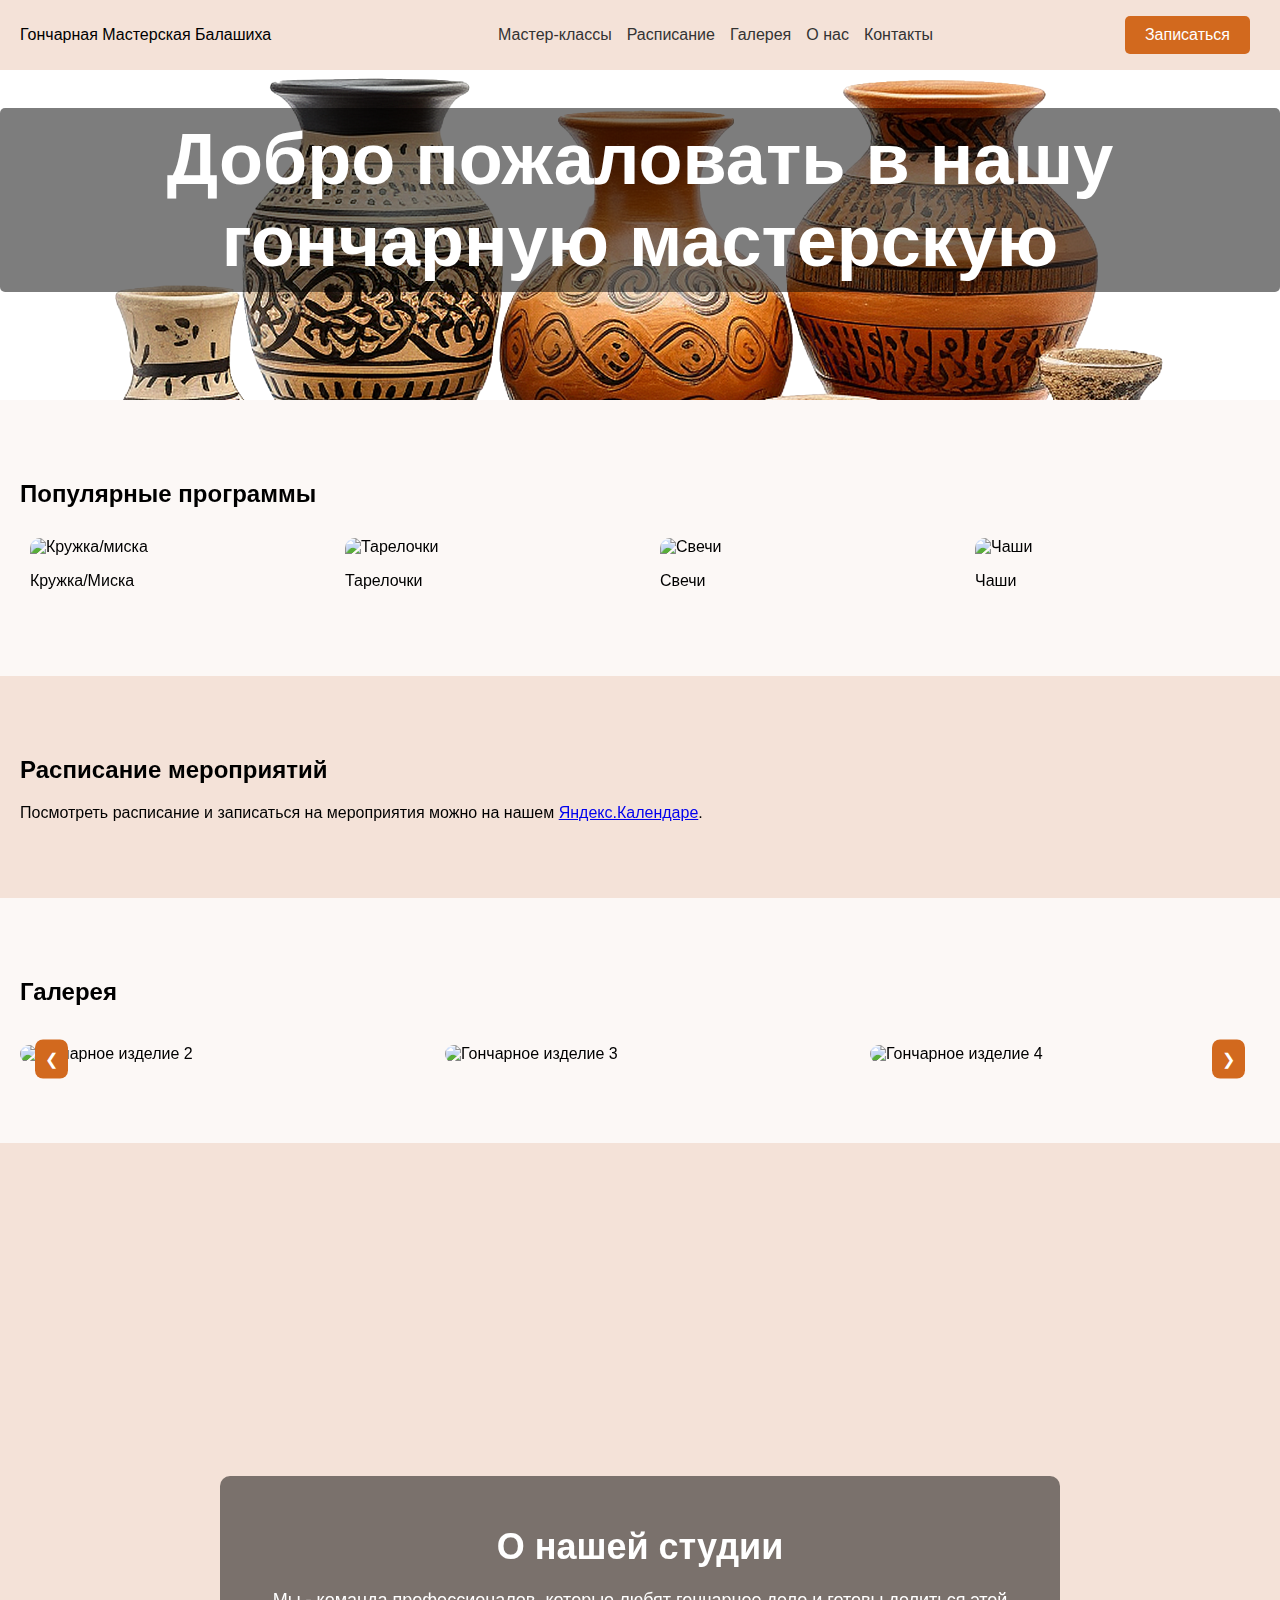
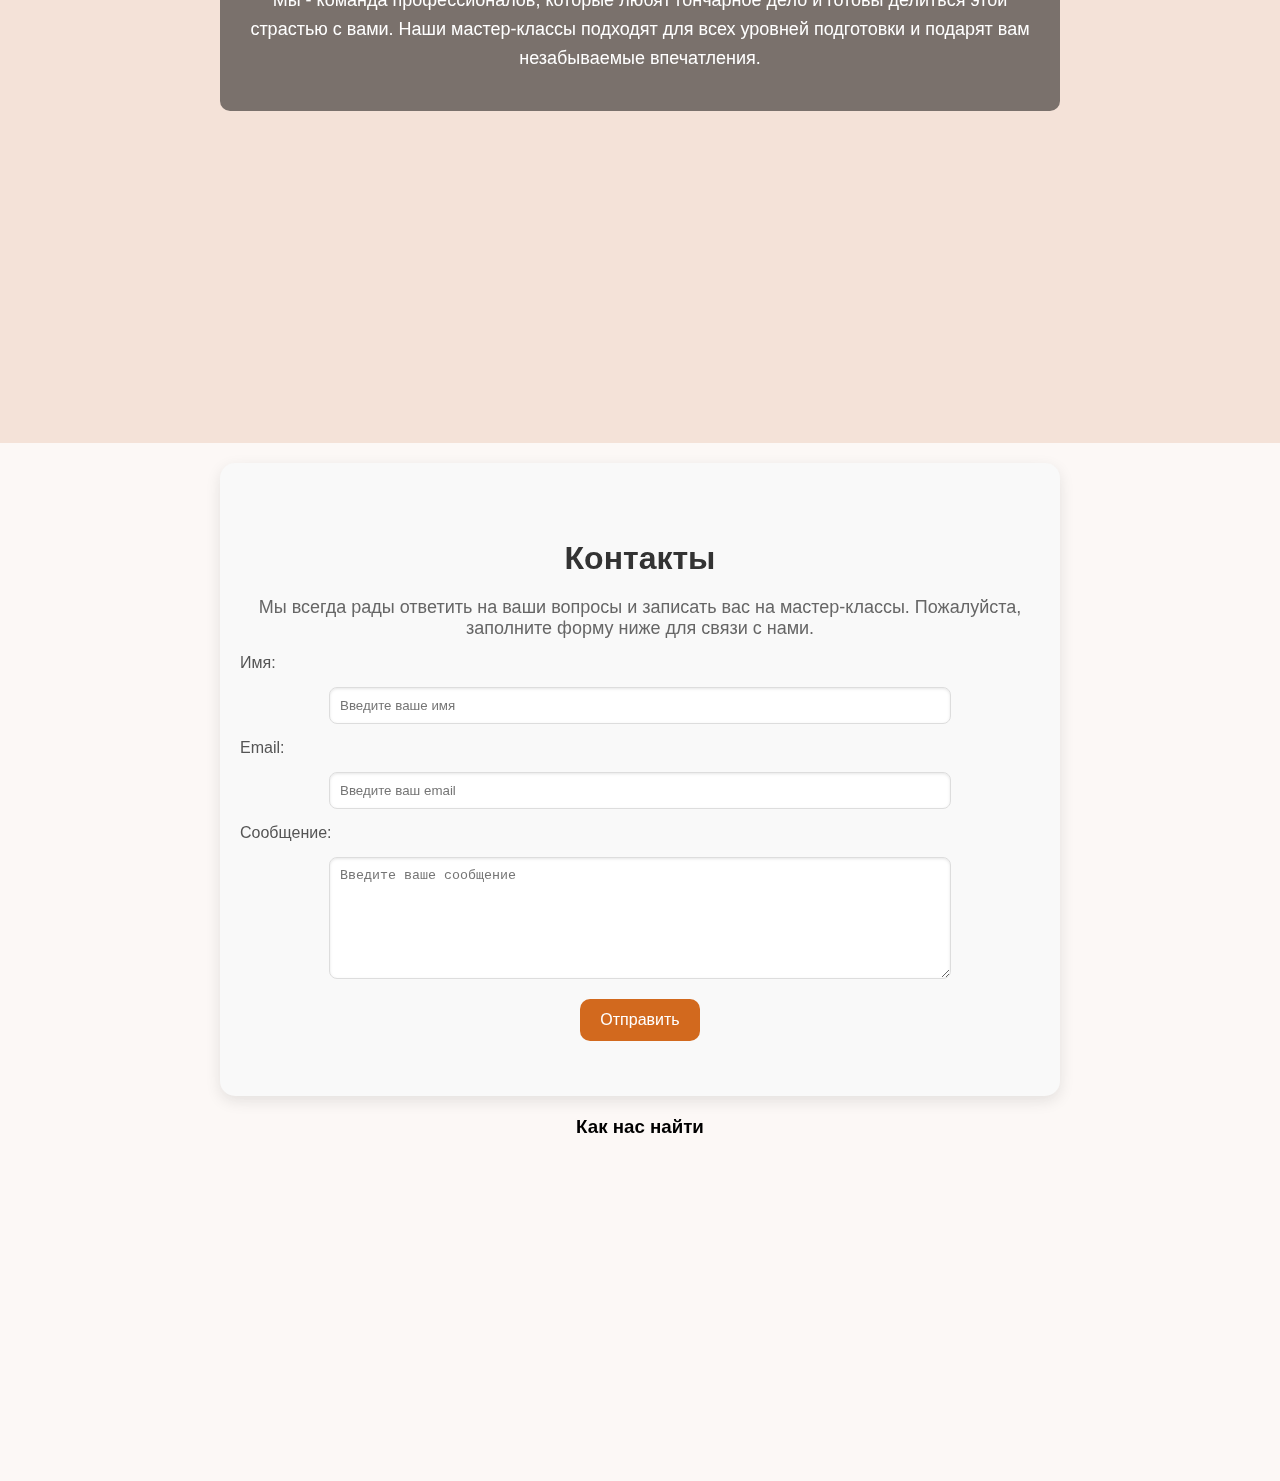
==== commit 2429d85a: "fwefwef" ====
--- a/index.html
+++ b/index.html
@@ -169,7 +169,7 @@
                     <div class="slide" style="background-image: url('./public//vecteezy_clay-jug-isolated-on-transparent-background_47606056.png');"></div>
                     <div class="slide" style="background-image: url('./public//ДОНСИМОН.jpg');"></div>
                     <div class="slide" style="background-image: url('./public//images.jpg');"></div>
-                    <div class="slide" style="background-image: url('./public//ДОНСИМОН.jpg');"></div>
+     
                 </div>
                 <span class="close" onclick="closeModal()">&times;</span>
                 <h2>Связаться с нами</h2>
--- a/styles.css
+++ b/styles.css
@@ -58,7 +58,7 @@
 }
 
 .parallax {
-    background-image: url('public/99px_ru_animacii_30539_mujskie_ruki_lepjat_iz_glini_gorshok_vnutri_kotorogo.gif');
+    background-image: url('public/vecteezy_ai-generated-pottery-and-ceramics-craft-isolated-on_37279490.png');
     height: 400px;
     background-attachment: fixed;
     background-size: cover;
@@ -458,6 +458,8 @@
 
 
 .about-section {
+    background-image: url('public/vecteezy_ai-generated-pottery-and-ceramics-craft-isolated-on_37279490.png');
+
     position: relative;
     height: 100vh;
     display: flex;
@@ -476,7 +478,7 @@
     left: 0;
     width: 100%;
     height: 100%;
-    background-image: url('public/vecteezy_ai-generated-pottery-and-ceramics-craft-isolated-on_37279677.png');
+    background-image: url('public/99px_ru_animacii_30539_mujskie_ruki_lepjat_iz_glini_gorshok_vnutri_kotorogo.gif');
     /* Замените на ссылку на вашу GIF-анимацию */
     background-size: cover;
     background-position: center;
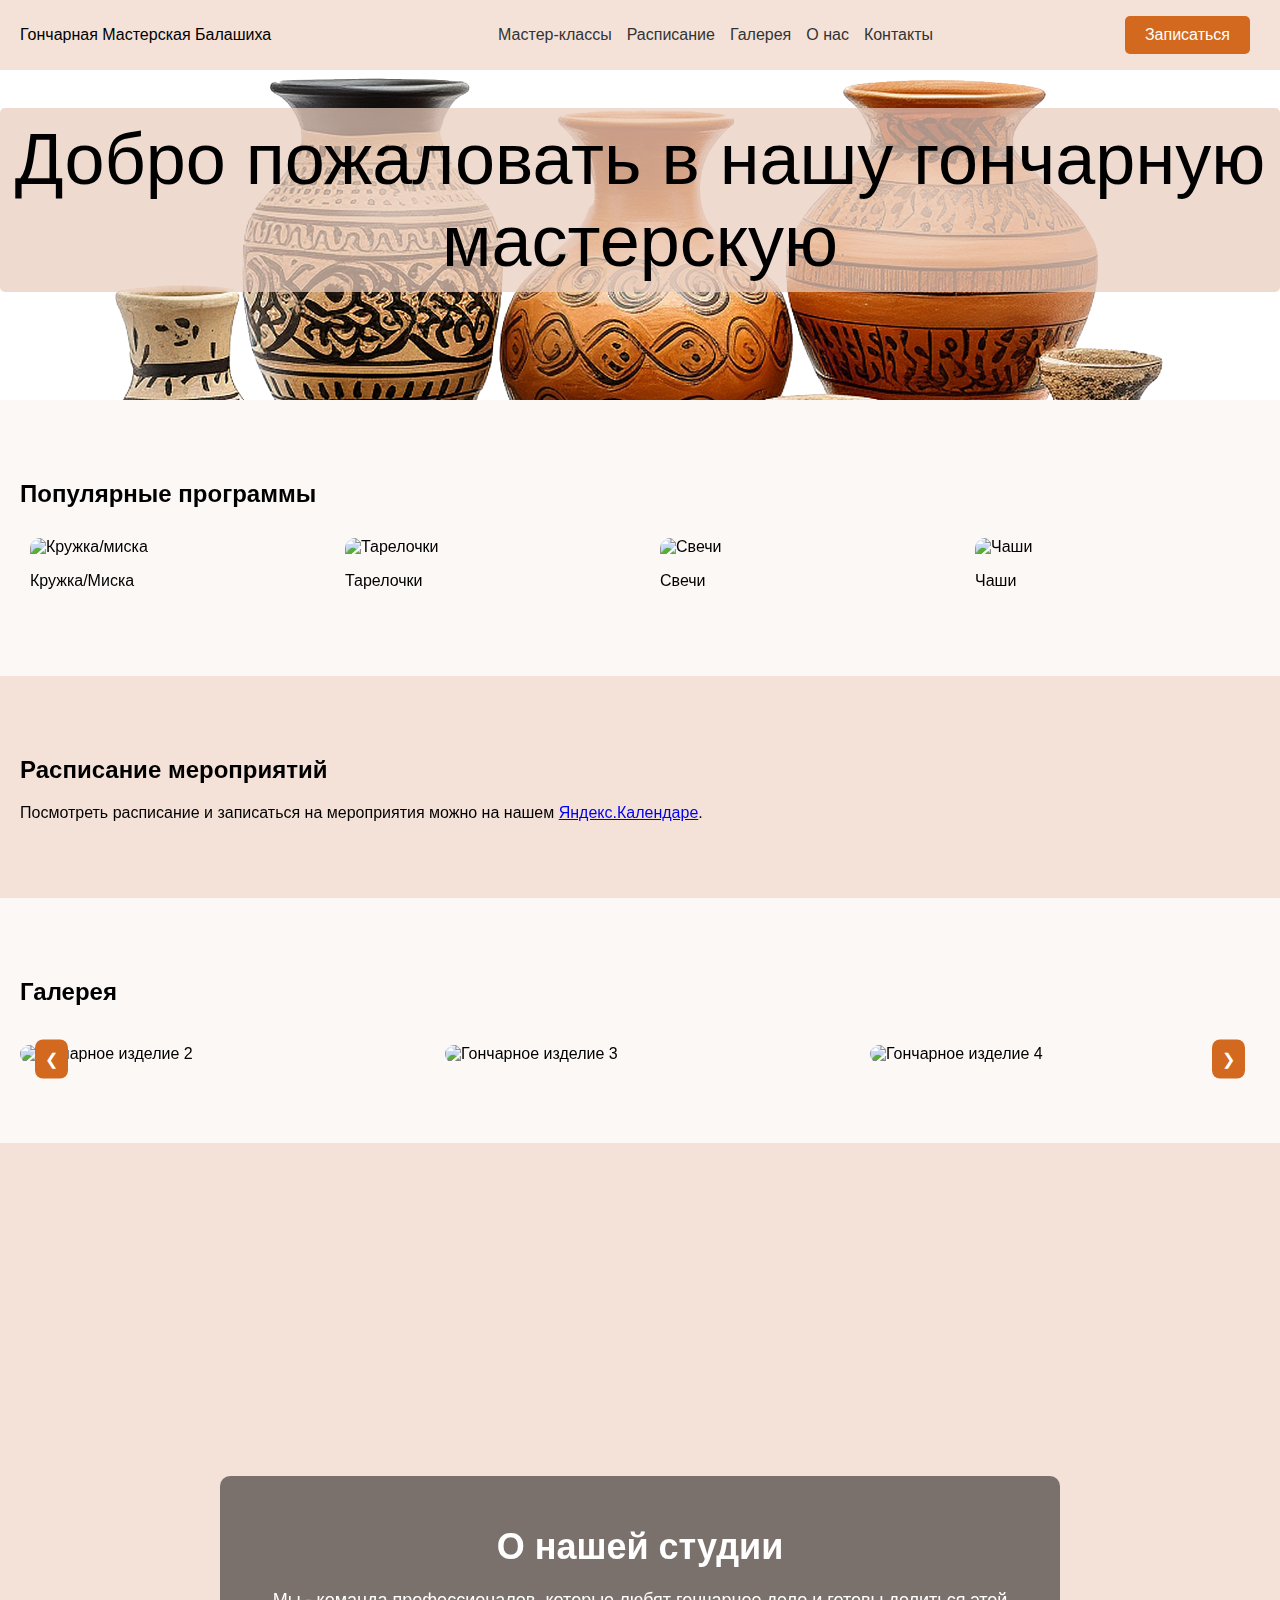
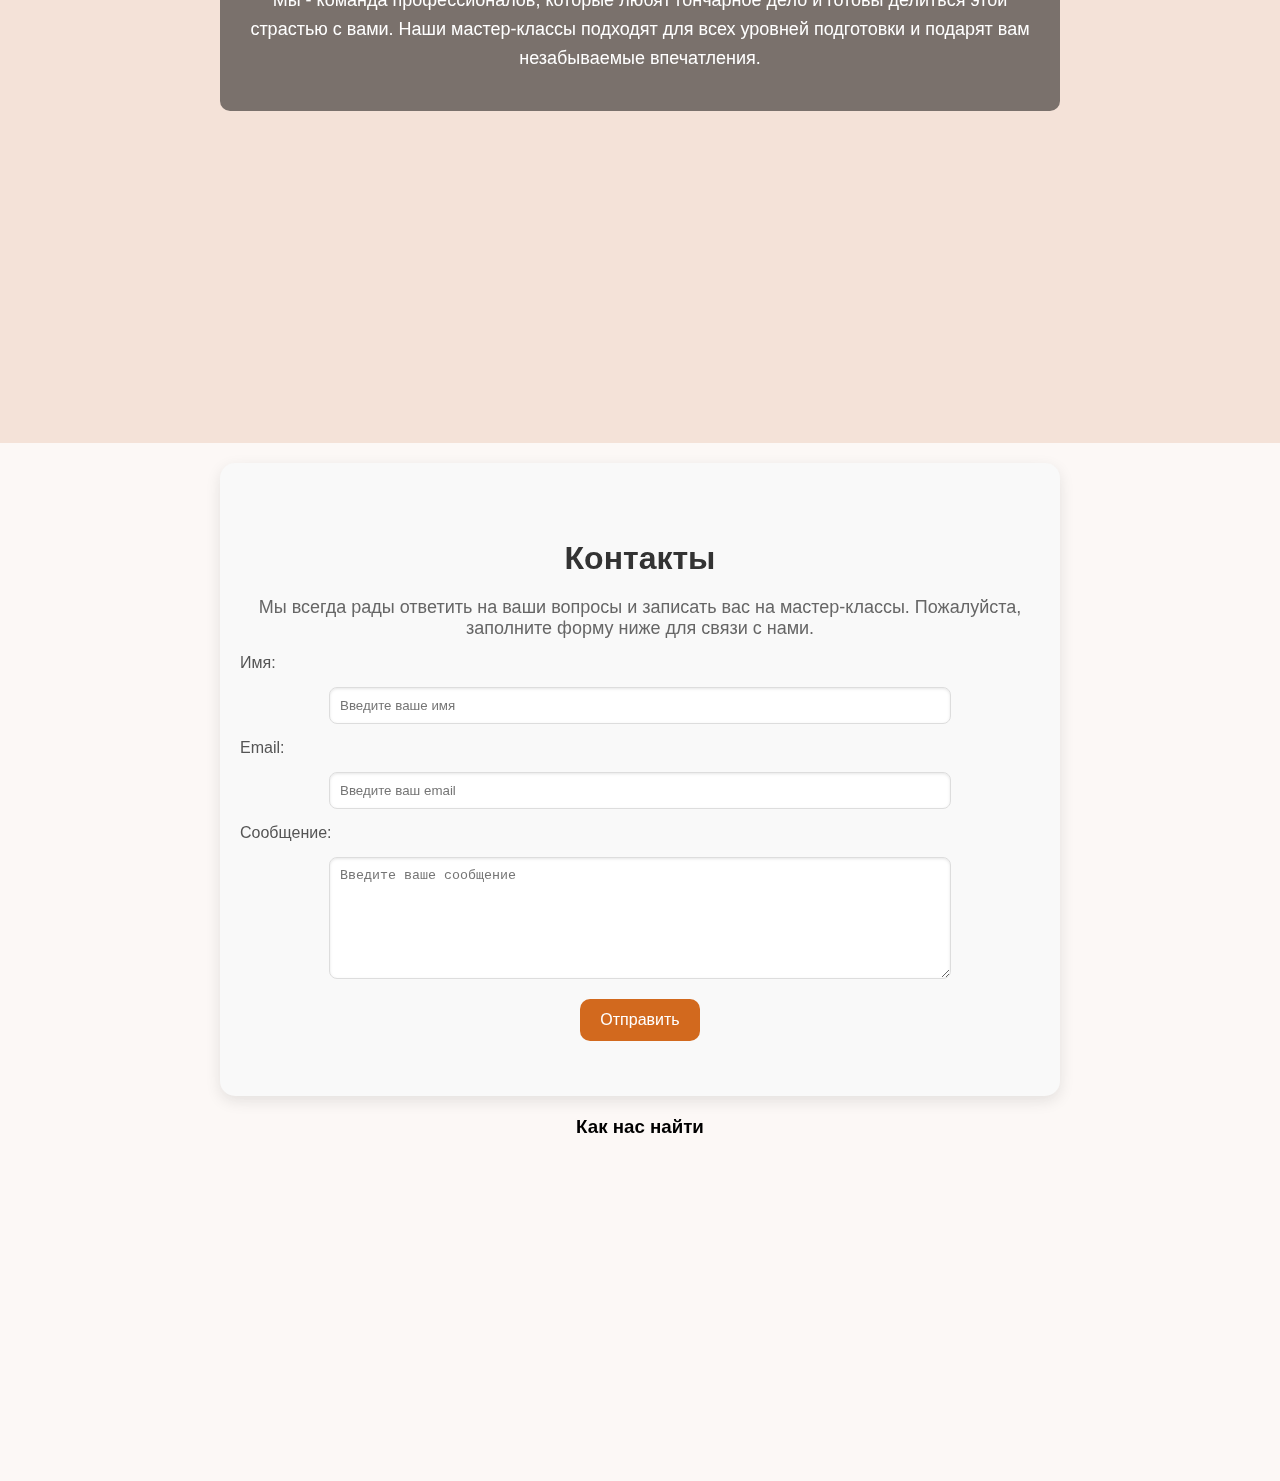
==== commit 2a7f0e08: "srt" ====
--- a/index.html
+++ b/index.html
@@ -167,8 +167,8 @@
             <div class="modal-content">
                 <div class="slideshow-container">
                     <div class="slide" style="background-image: url('./public//vecteezy_clay-jug-isolated-on-transparent-background_47606056.png');"></div>
-                    <div class="slide" style="background-image: url('./public//ДОНСИМОН.jpg');"></div>
-                    <div class="slide" style="background-image: url('./public//images.jpg');"></div>
+                    <div class="slide" style="background-image: url('./public/vecteezy_ai-generated-pottery-and-ceramics-craft-isolated-on_37279490.png');"></div>
+                    <div class="slide" style="background-image: url('public/99px_ru_animacii_30539_mujskie_ruki_lepjat_iz_glini_gorshok_vnutri_kotorogo.gif');"></div>
      
                 </div>
                 <span class="close" onclick="closeModal()">&times;</span>
--- a/styles.css
+++ b/styles.css
@@ -74,7 +74,10 @@
 }
 
 .parallax>h1 {
-    background: #00000082;
+    background: #e9ccbcb8;
+
+    color: black;
+    font-weight: 300;
     border-radius: 5px;
     padding: 10px;
 }
